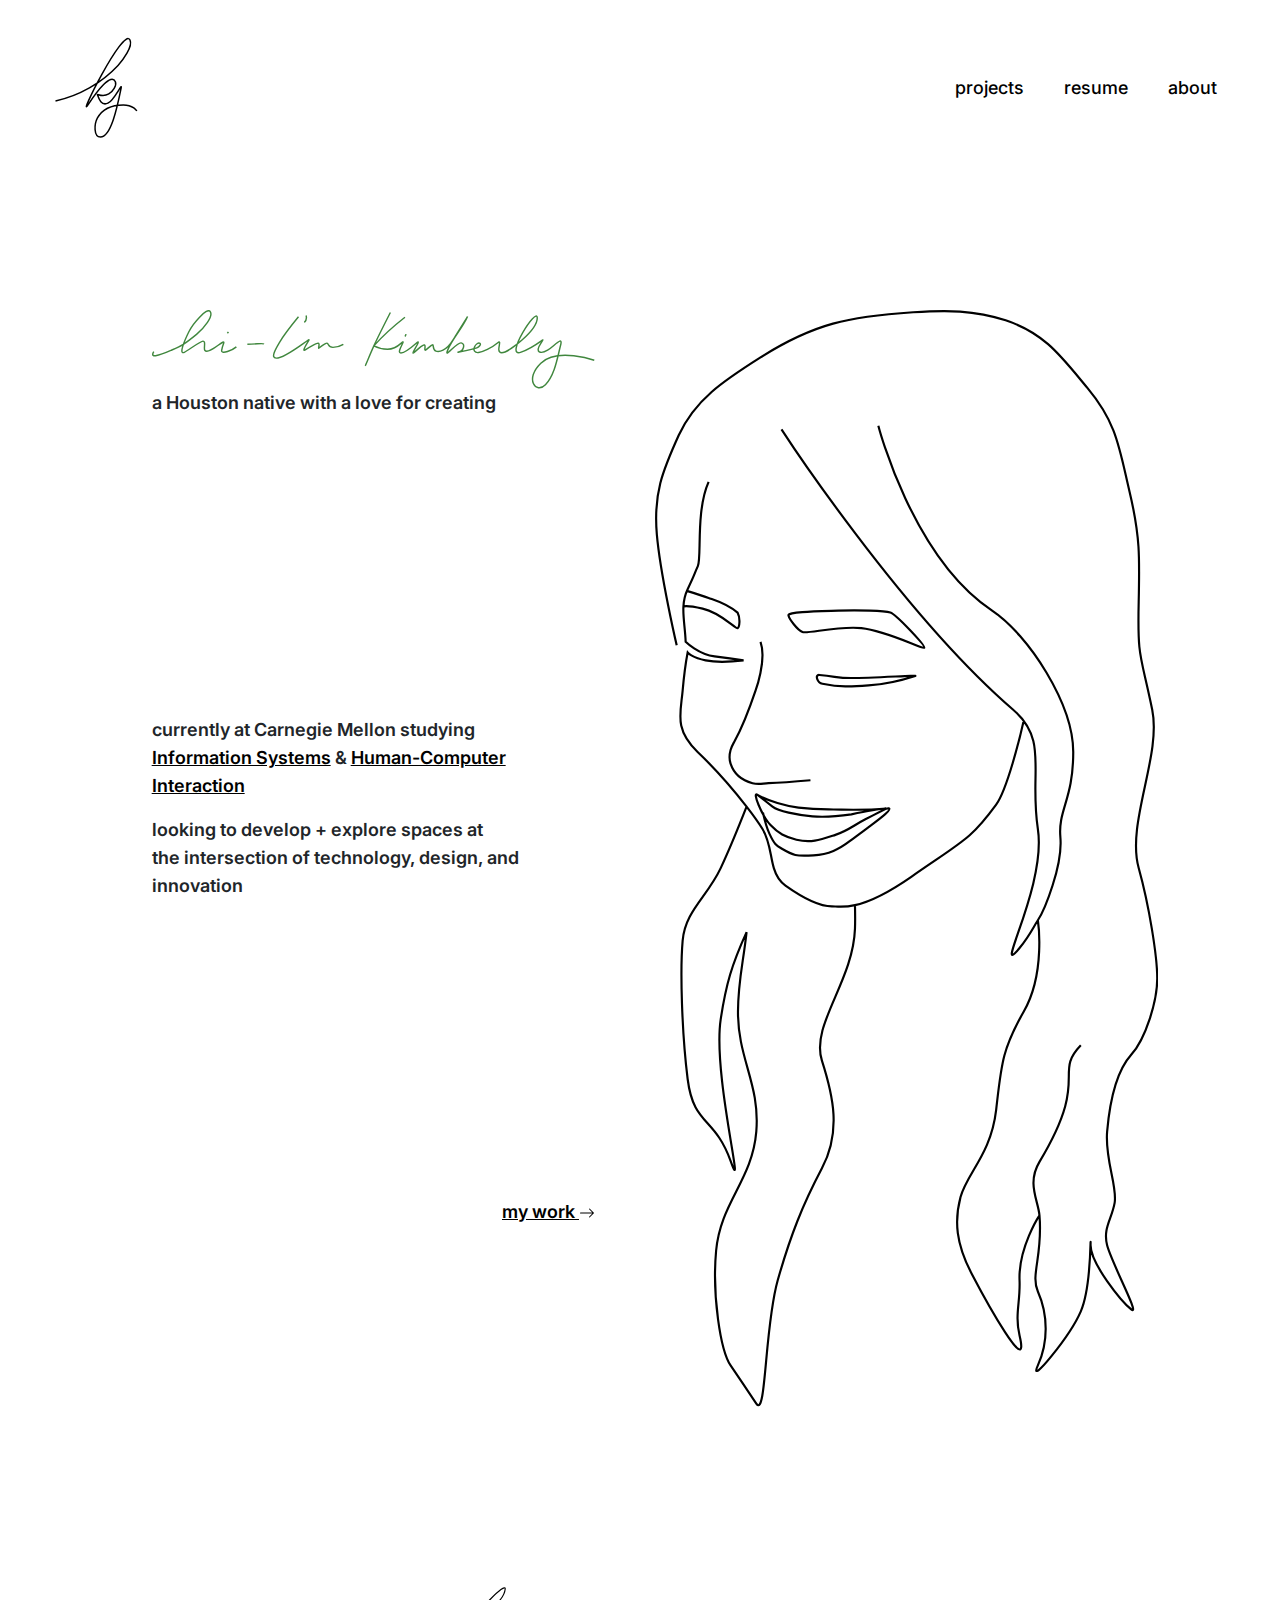
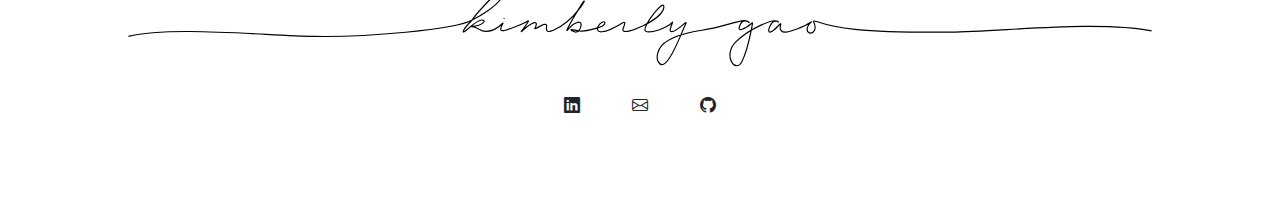
==== index.html @ 477ba283 "first commit" ====
<!DOCTYPE html>
<html lang="en">

<head>
  <title>Kimberly Gao</title>
  <meta charset="utf-8" />
  <meta name="viewport" content="width=device-width, initial-scale=1" />

  <!-- css -->
  <link rel="preconnect" href="https://fonts.googleapis.com" />
  <link rel="preconnect" href="https://fonts.gstatic.com" crossorigin />
  <link href="https://fonts.googleapis.com/css2?family=Inter&display=swap" rel="stylesheet" />
  <link rel="stylesheet" href="https://maxcdn.bootstrapcdn.com/bootstrap/4.5.2/css/bootstrap.min.css" />
  <link rel="stylesheet" href="https://cdn.jsdelivr.net/npm/bootstrap-icons@1.3.0/font/bootstrap-icons.css" />
  <link href="assets/css/styles.css" id="stylesheet" rel="stylesheet" type="text/css" />

  <!-- javascript libraries -->
  <script src="https://ajax.googleapis.com/ajax/libs/jquery/3.5.1/jquery.min.js"></script>
  <script src="https://maxcdn.bootstrapcdn.com/bootstrap/4.5.2/js/bootstrap.min.js"></script>
  <script src="https://d3js.org/d3.v5.min.js"></script>
  <script src="https://d3js.org/d3-path.v1.min.js"></script>
</head>

<body>
  <div class="container-fluid">
    <header>
      <nav class="navbar navbar-expand-lg heading">
        <div class="container-fluid p-4">
          <a class="navbar-brand active" href="index.html"><img src="assets/img/logo.svg"></a>
          <ul class="navbar-nav" id="navbarNav">
            <li class="nav-item mr-4">
              <a class="nav-link" href="work.html">projects</a>
            </li>
            <li class="nav-item mr-4">
              <a class="nav-link" href="assets/Kimberly_Gao_Resume2022.pdf" target="_blank"
                rel="noopener noreferrer">resume</a>
            </li>
            <li class="nav-item">
              <a class="nav-link" href="about.html">about</a>
            </li>
          </ul>
        </div>
      </nav>
    </header>

    <div class="row" style="height: 15vh"></div>

    <div class="row equal heading bold">
      <div class="col-md-5 offset-md-1 d-flex flex-column justify-content-between">
        <div class="container">
          <div class="container-fluid text-md-left">
            <img src="assets/img/hi.svg" width="100%">
          </div>
          <div class="container-fluid">
            <p>a Houston native with a love for <span class="green">creating</span></p>
          </div>
        </div>
        <div></div>
        <div class="container">
          <div class="container-fluid">
            <p>
              currently at Carnegie Mellon studying <br />
              <a class="underline" target="_blank" rel="noopener noreferrer"
                href="https://www.cmu.edu/information-systems">Information Systems</a>
              &
              <a class="underline" target="_blank" rel="noopener noreferrer"
                href="https://www.hcii.cmu.edu/">Human-Computer Interaction</a>
            </p>
          </div>
          <div class="container-fluid">
            <p>
              looking to develop + explore spaces at <br />
              the <span class="green"> intersection of technology, design, and innovation</span>
            </p>
          </div>
        </div>
        <div></div>
        <div class="container pb-4">
          <div class="container-fluid">
            <p class="text-md-right">
              <a class="underline" href="work.html">my work
                <svg xmlns="http://www.w3.org/2000/svg" width="16" height="16" fill="currentColor"
                  class="bi bi-arrow-right" viewBox="0 0 16 16">
                  <path fill-rule="evenodd"
                    d="M1 8a.5.5 0 0 1 .5-.5h11.793l-3.147-3.146a.5.5 0 0 1 .708-.708l4 4a.5.5 0 0 1 0 .708l-4 4a.5.5 0 0 1-.708-.708L13.293 8.5H1.5A.5.5 0 0 1 1 8z" />
                </svg>
              </a>
            </p>
          </div>

        </div>
        <div>

        </div>
      </div>
      <div class="col-md-5 offset-md-0 justify-content-center col-6 offset-5">
        <svg width="100%" height="100%" viewBox="0 0 466 1016" fill="none" xmlns="http://www.w3.org/2000/svg">
          <path
            d="M49.6294 159.157C37.6105 186.239 43.3645 229.011 39.667 237.136C35.9694 245.26 37.6105 243.11 30.2168 258.456C27.636 263.813 26.5682 269.202 26.2938 274.705M30.2168 260.262C30.2168 260.262 45.0065 264.775 49.6286 266.581C54.2506 268.386 65.3435 271.094 76.4364 280.121C79.2096 285.538 78.2852 293.662 76.4364 294.565C74.5876 295.468 60.7214 280.121 44.0821 276.511C27.4428 272.9 26.2938 274.705 26.2938 274.705M26.2938 274.705C25.7821 284.968 28.0295 295.625 28.3679 307.203C28.3679 307.203 40.3837 318.938 55.1742 320.744C69.9647 322.549 81.9821 324.355 81.9821 324.355C81.9821 324.355 59.7963 327.063 46.8546 324.355C33.9129 321.647 30.2168 317.133 30.2168 317.133C30.2168 317.133 27.4421 331.576 25.5937 352.339C23.7452 373.101 17.6042 388.433 39.4609 409.21C54.3666 423.38 71.7278 442.994 84.7812 459.762M97.6977 307.203C103.629 323.944 93.0757 352.339 93.0757 352.339C93.0757 352.339 83.1554 381.818 73.6632 399.28C71.9205 402.486 70.934 403.901 69.9655 407.405C68.6453 412.182 68.4221 415.33 69.9655 420.043C73.235 430.026 79.9117 435.47 90.3025 438.097C95.8942 439.511 99.3212 438.314 105.093 438.097C118.919 437.577 143.918 435.389 143.918 435.389M94.9245 448.93C104.594 454.465 121.703 459.308 132.825 460.665C147.616 462.471 151.444 462.291 165.179 462.471C183.603 462.711 195.825 463.217 214.173 461.568M94.9245 448.93C100.34 453.16 103.376 455.532 108.791 459.762C114.206 463.993 130.946 467.442 145.767 468.79C159.804 470.066 181.819 466.984 181.819 466.984C181.819 466.984 205.065 462.076 214.173 461.568M94.9245 448.93C89.5095 444.699 98.7469 468.174 106.942 476.914C114.259 484.719 120.459 487.907 130.976 490.455C144.753 493.792 153.564 490.328 167.028 485.941C178.671 482.148 183.905 477.092 194.76 471.498C202.329 467.597 214.173 461.568 214.173 461.568M214.173 461.568C215.978 461.92 216.345 460.688 216.946 461.568C218.795 464.276 197.534 478.719 180.894 491.357C170.371 499.35 160.951 504.125 146.691 504.898C130.052 505.801 128.493 505.248 117.11 498.579C112.488 495.871 110.639 494.968 106.017 485.039C102.717 477.949 99.9316 465.179 99.9316 465.179M117.11 110.512C117.11 110.512 227.384 280.152 331.619 370.124C364.624 398.612 346.323 427.691 354.471 480.525C362.618 533.359 312.113 621.485 337.516 590.678C346.694 579.547 350.051 571.784 354.471 565.027M341.445 379.773C338.078 395.119 325.995 444.071 315.858 457.957C292.241 490.308 285.352 491.357 237.283 524.758C213.012 541.622 196.54 548.422 185.148 551.022M206.779 107.153C206.779 107.153 238.093 229.053 312.113 278.316C346.023 300.884 387.225 364.87 387.225 409.21C387.225 453.551 373.033 462.437 375.323 488.328C377.613 514.218 360.655 555.572 354.471 565.027M20.0838 310.39C20.0838 310.39 5.01283 245.602 1.71603 207.924C-1.58076 170.246 6.73458 149.592 21.9676 116.026C36.85 83.2335 62.9929 65.7813 97.6977 43.8433C147.645 12.2701 179.635 6.06561 239.027 2.11445C269.699 0.0739253 295.521 -0.0548759 324.633 9.57728C361.213 21.6804 376.13 43.1173 400.495 72.3375C427.791 105.071 429.743 127.572 439.471 168.675C449.124 209.465 448.755 228.588 447.822 270.439C446.63 323.981 449.61 317.603 460.35 370.124C469.042 412.627 436.214 474.863 447.822 516.7C457.447 551.39 465 598.01 465 618.966C465 639.921 454.292 674.699 440.862 689.608C427.433 704.517 421.132 731.77 418.591 760.688C416.324 786.49 428.269 811.284 425.551 826.651C422.833 842.018 414.567 849.975 418.591 866C422.615 882.025 449.831 932.407 440.908 925.273C431.985 918.14 403.279 882.961 403.279 866C403.279 849.039 403.806 904.847 394.232 927.059C384.407 949.849 344.817 998.294 354.471 977.107C364.124 955.92 364.124 930.451 354.471 908.741C347.462 892.98 359.259 875.234 355.952 838.184M84.7812 459.762C90.8684 467.582 96.0188 474.783 99.5466 480.525C106.633 492.059 106.66 505.479 110.025 516.7C111.927 523.043 114.895 528.683 120.808 532.883C141.145 547.326 154.78 552.081 163.729 552.081C167.693 552.081 173.978 553.57 185.148 551.022M84.7812 459.762C84.7812 459.762 71.0233 494.824 60.8128 516.7C48.3098 543.489 28.0058 556.216 25.5937 583.785C23.1816 611.355 24.8013 668.558 30.2168 711.983C35.6322 755.407 55.1499 746.444 69.9655 787.798C84.7812 829.152 53.2075 707.564 60.8128 656.844C65.6906 624.315 71.1119 606.023 84.7812 575.974C81.6744 604.685 76.9738 620.622 76.8257 649.492C76.6006 693.394 97.4369 716.931 93.7806 760.688C90.0046 805.877 60.6849 825.804 56.5741 870.965C52.7876 912.565 60.6652 963.29 69.9655 977.107C79.2659 990.924 84.4802 998.671 93.7806 1012.49C103.081 1026.3 101.243 942.04 113.561 898.535C125.421 856.649 136.639 828.692 154.535 794.69C172.432 760.688 165.153 728.065 154.535 694.981C143.918 661.898 183.381 621.863 185.148 572.758C185.454 564.275 185.148 551.022 185.148 551.022M394.232 680.788C368.167 707.833 403.279 709.961 355.952 788.659C344.121 808.333 354.704 824.199 355.952 838.184M354.471 565.027C354.471 565.027 361.938 613.615 341.445 649.492C320.952 685.369 320.639 699.274 315.858 740.49C311.077 781.706 288.769 799.094 282.874 821.223C276.979 843.352 278.583 864.28 293.314 892.459C306.309 917.317 347.601 992.188 337.516 949.447C332.944 930.07 338.331 918.401 337.516 898.535C336.272 868.212 355.952 838.184 355.952 838.184M123.581 282.83C124.506 286.44 131.901 296.37 136.523 298.176C141.145 299.981 169.842 292.291 191.063 294.565C214.782 297.107 248.376 314.425 249.3 312.619C250.225 310.814 223.417 281.927 217.871 280.121C212.324 278.316 188.578 277.732 169.801 278.316C151.67 278.88 122.657 279.219 123.581 282.83ZM152.238 337.895C169.801 339.701 169.219 340.716 181.625 340.716C202.819 340.716 243.754 337.895 240.981 338.798C226.79 343.418 212.553 346.481 197.638 347.609C180.722 348.887 171.649 349.27 155.011 346.02C150.389 345.117 147.55 337.414 152.238 337.895Z"
            stroke="black" stroke-width="2" />
        </svg>
      </div>
    </div>

  </div>
  </div>

  <div class="row" style="height: 20vh"></div>

  <footer class="container-fluid">
    <div class="row justify-content-center">
      <img src="assets/img/kimberly-gao.svg" width="80%">
    </div>
    <div class="row text-center">
      <div class="container mt-4">
        <i class="bi bi-linkedin m-4"></i>
        <i class="bi bi-envelope m-4"></i>
        <i class="bi bi-github m-4"></i>
      </div>
    </div>
  </footer>

  <div class="row" style="height: 10vh"></div>

  <script src=""></script>
</body>

</html>
---- assets/css/styles.css ----
:root {
  --memo-map-bg: #E5E8FF;
  --memo-map-txt: #1027FC;
  --rent-easy-bg: #F5DBD3;
  --bridal-shower-bg: #BFD3BE;
  --cmu-sio-bg:#F5F4F4; /*#B8CAC4;*/
  --cmu-sio-txt: #A80000;
  --asian-designers-bg: #EFF0F2;
  --pitt-zoo-bg: #C8DEF4;
  --accent-bg: #40873E;
}

body {
  font-family: 'Inter', sans-serif;
  font-size: 16px;
  font-weight: 500;
  line-height: 28px;
}

.nav-active {
  color: var(--accent-bg)
}

.subtitle {
  font-size: 24px;
}

.heading {
  font-size: 18px;
}

li {
  line-height: 2em;
}

.bold {
  font-weight: 600;
}

a {
  color: #000000;
}

a:hover {
  color: var(--accent-color);
}

.underline {
  text-decoration: underline;
  text-decoration-color: var(--accent-color);
}

.green {
  color: var(--accent-color);
}

.card {
  border: none;
}

.card-title {
  margin-bottom: 4px;
  font-size: 24px;
}

.card-body {
  box-shadow: 0px 4px 4px rgba(0, 0, 0, 0.25);
  font-weight: 400;
}

.projects a:hover {
  text-decoration: none;
}

.card-text {
  font-size: 16px;
  margin-bottom: 32px;
}

.card-tag {
  font-size: 16px;
  margin-bottom: 0;
  color: #525252;
}

.drop-shadow {
  box-shadow: 0px 4px 4px rgba(0, 0, 0, 0.25);
}

.memo-map-bg {
  background: var(--memo-map-bg);
}

.memo-map-txt {
  color: var(--memo-map-txt);
}

.rent-easy-bg {
  background-color: var(--rent-easy-bg);
}

.bridal-shower-bg {
  background-color: var(--bridal-shower-bg);
}

.cmu-sio-bg {
  background-color: var(--cmu-sio-bg);
}

.cmu-sio-txt {
  color: var(--cmu-sio-txt);
}

.asian-designers-bg {
  background-color: var(--asian-designers-bg);
}

.pitt-zoo-bg {
  background-color: var(--pitt-zoo-bg);
}


.process-scroll {
  position: relative;
  height: 100vh;
  overflow-y: scroll;
}

.process-scroll h5 {
  font-size: 18px;
  margin: 30px 0px 0px 0px;
  font-weight: 600;
}

.memo-map-scroll p {
  margin: 30px 0px 10px 10px;
}

.process-scroll ul {
  margin-bottom: 30px;
}

.process-scroll ol li {
  margin-top: 10px;
}


.process-scroll::-webkit-scrollbar {
  display: none;
}



/* path {
  margin-bottom: 1vh;
} */

/* i {
  color: val(--accent-color);
  font-size: 5vh;
} */

.memo-map-scroll img {
  padding-top: 5px;
  padding-bottom: 30px;
}

.active {
  font-size: 100px;
}
/* 
.path {
  stroke-dasharray: 1000;
  stroke-dashoffset: 1000;
  animation: dash 6s linear normal infinite;
  animation-iteration-count: 1;

}

@keyframes dash {
  to {
    stroke-dashoffset: 0;
  }
} */
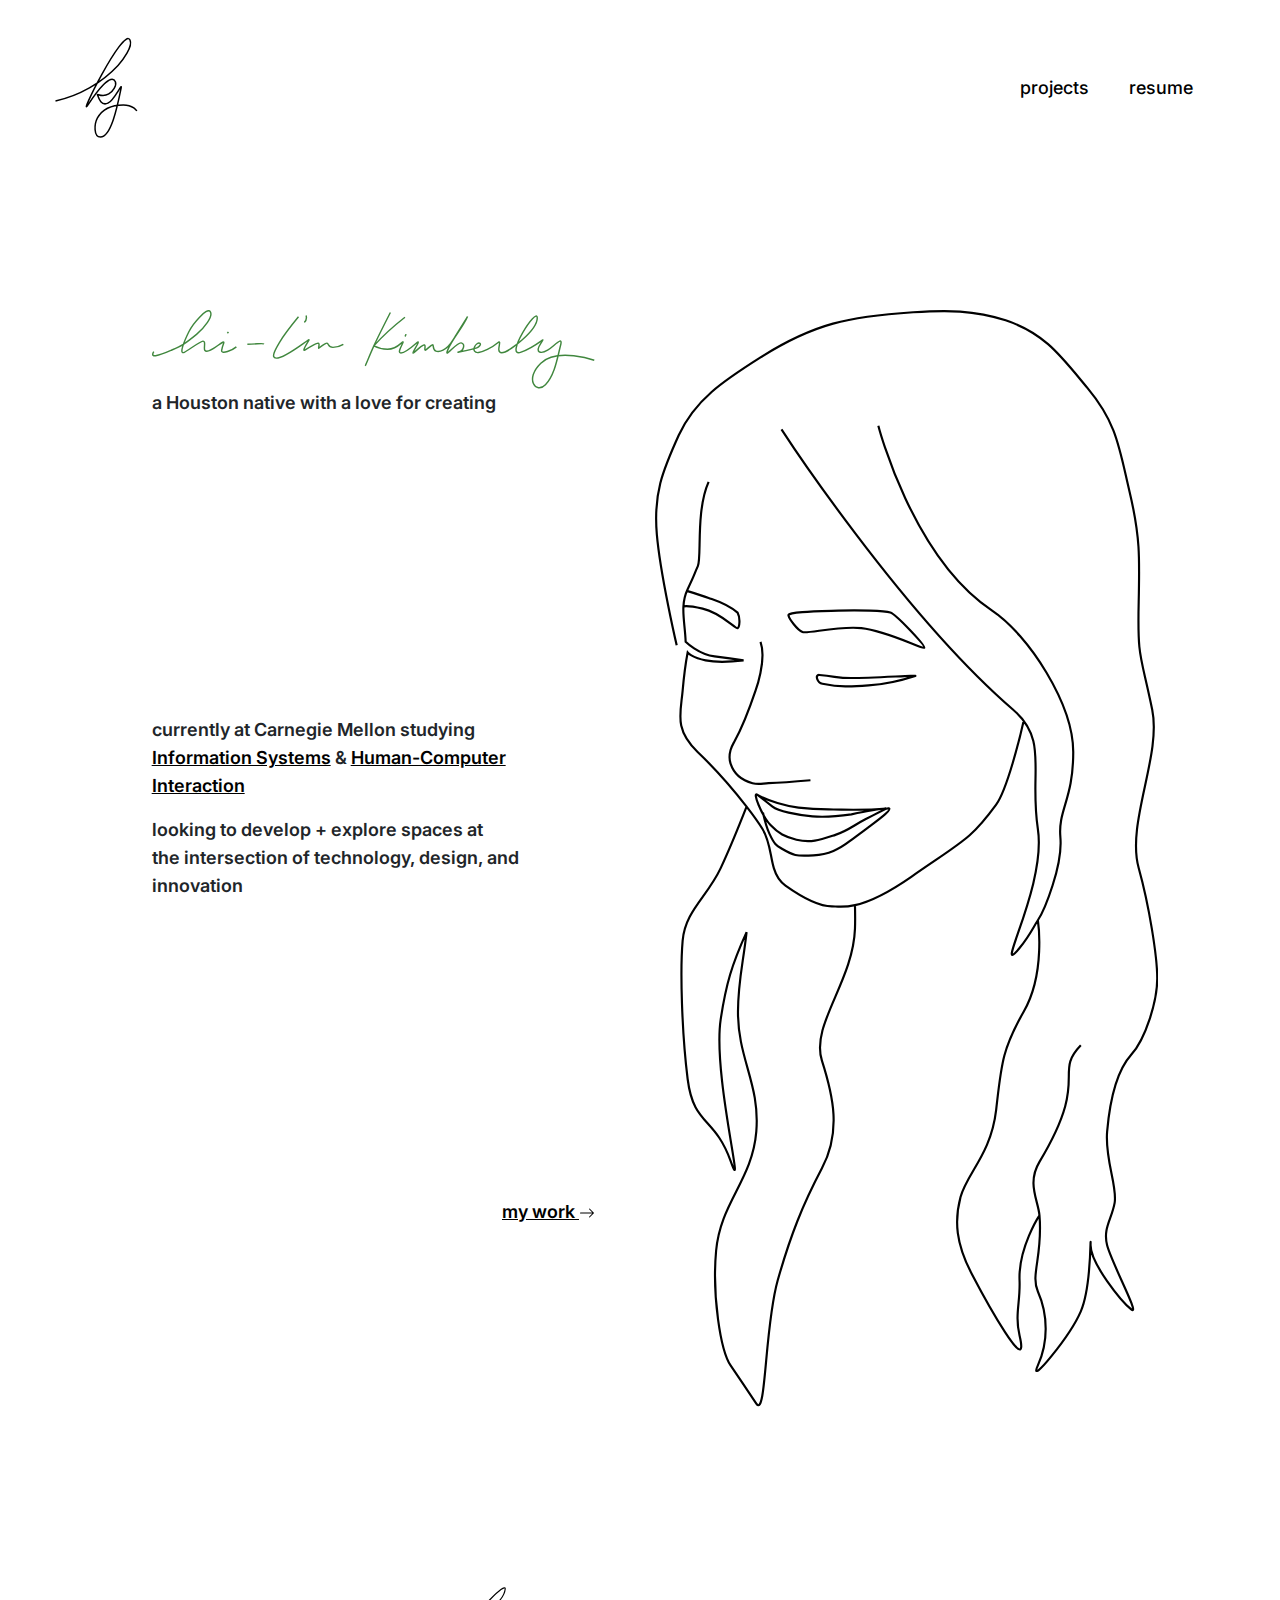
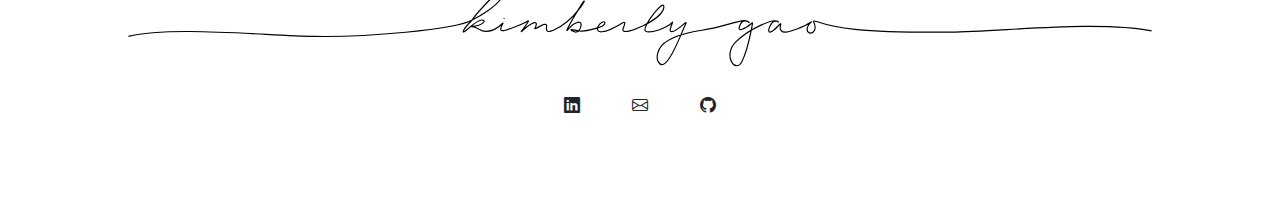
==== commit 12439253: "removed unfinished links" ====
--- a/index.html
+++ b/index.html
@@ -35,9 +35,9 @@
               <a class="nav-link" href="assets/Kimberly_Gao_Resume2022.pdf" target="_blank"
                 rel="noopener noreferrer">resume</a>
             </li>
-            <li class="nav-item">
+            <!-- <li class="nav-item">
               <a class="nav-link" href="about.html">about</a>
-            </li>
+            </li> -->
           </ul>
         </div>
       </nav>
--- a/assets/css/styles.css
+++ b/assets/css/styles.css
@@ -1,7 +1,13 @@
 :root {
   --memo-map-bg: #E5E8FF;
   --memo-map-txt: #1027FC;
+
   --rent-easy-bg: #F5DBD3;
+  --rent-easy-bg-r: #D1D4EF;
+  --rent-easy-txt-r: #CF4C22;
+  --rent-easy-txt-a: #1727AE;
+
+
   --bridal-shower-bg: #BFD3BE;
   --cmu-sio-bg:#F5F4F4; /*#B8CAC4;*/
   --cmu-sio-txt: #A80000;
@@ -99,6 +105,18 @@
   background-color: var(--rent-easy-bg);
 }
 
+.rent-easy-bg-r {
+  background-color: var(--rent-easy-bg-r);
+}
+
+.rent-easy-txt-r {
+  color: var(--rent-easy-txt-r);
+}
+
+.rent-easy-txt-a {
+  color: var(--rent-easy-txt-a);
+}
+
 .bridal-shower-bg {
   background-color: var(--bridal-shower-bg);
 }
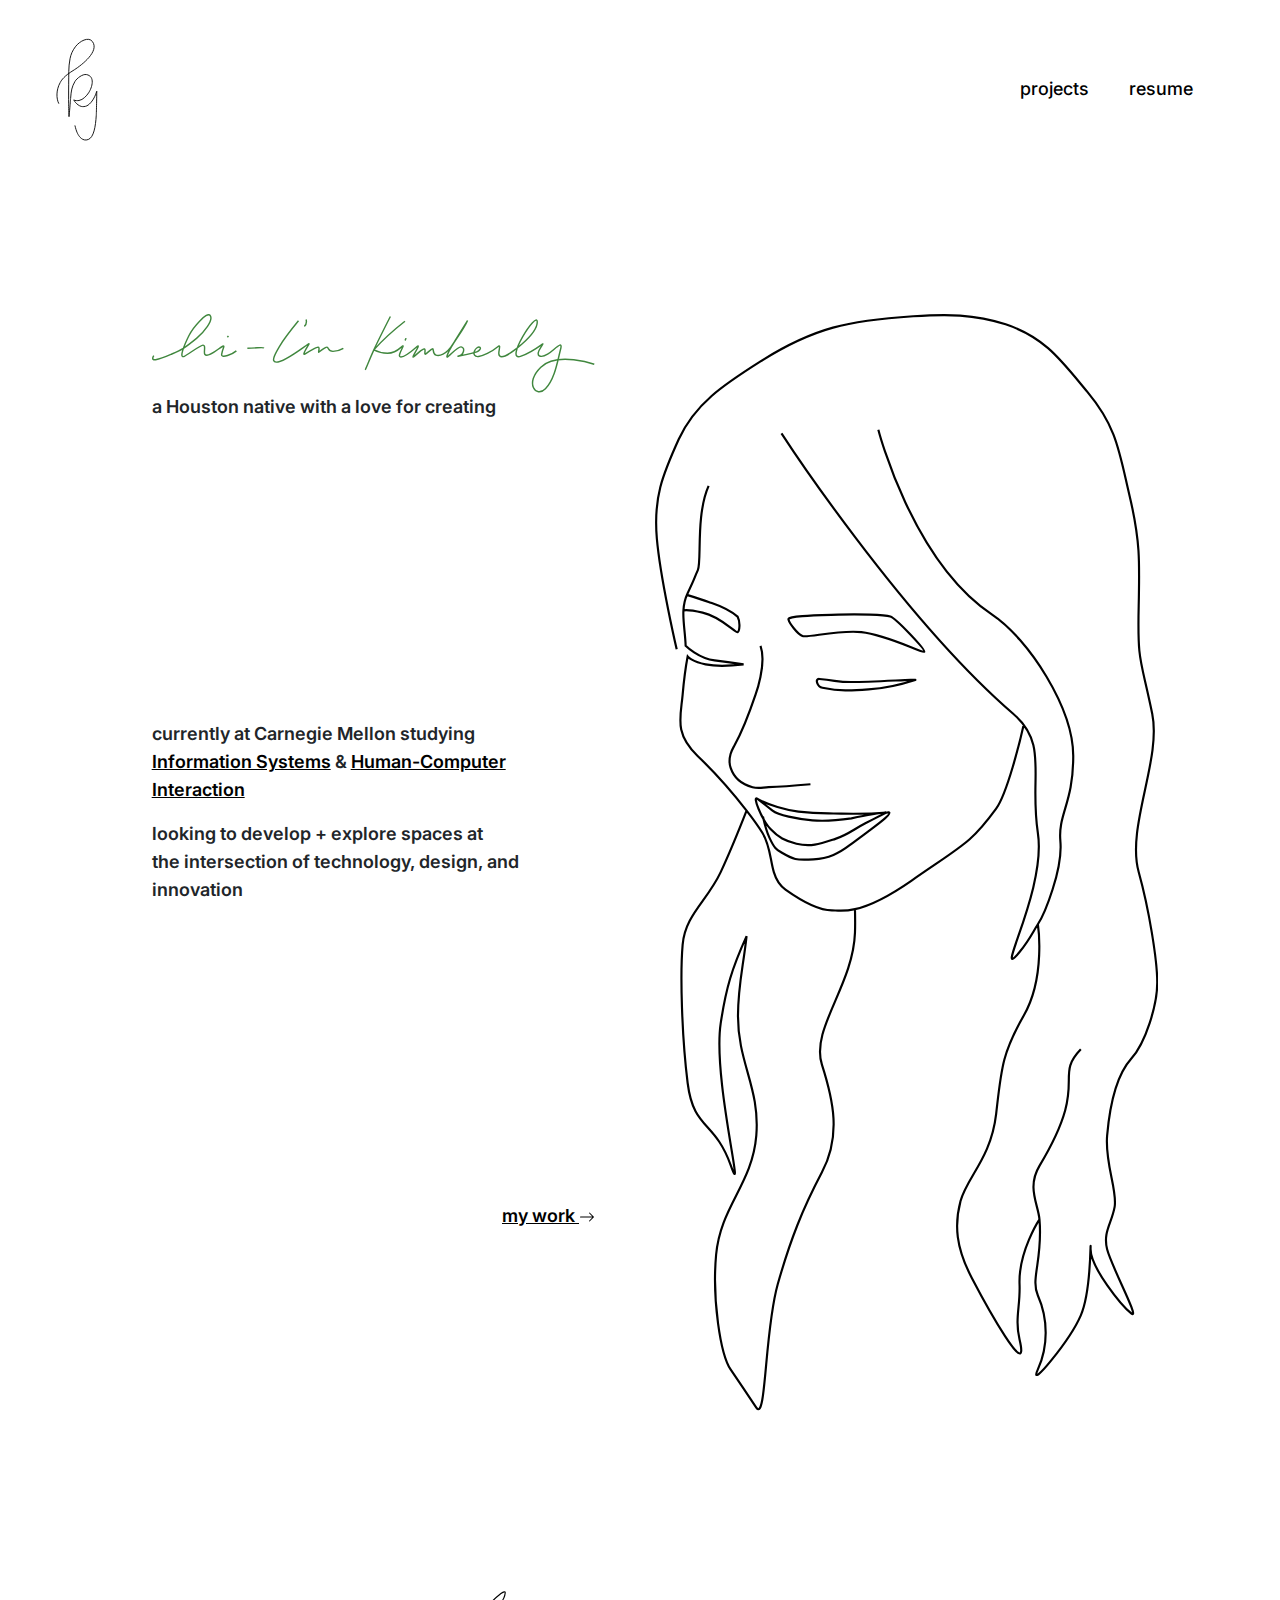
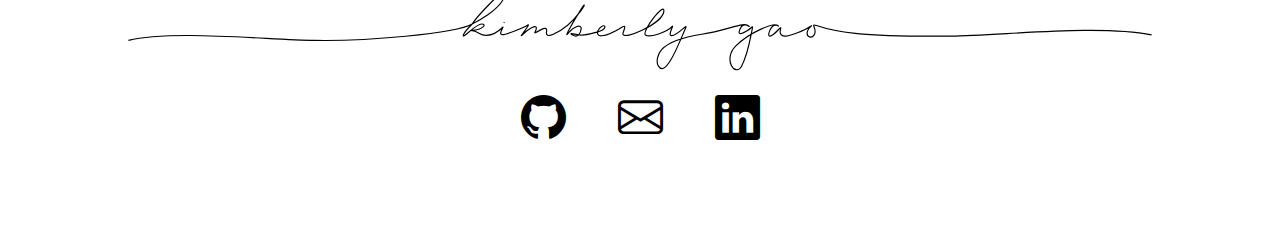
==== commit 7e994593: "added comp image, overlay for incomplete projects, clickable links in icon footer" ====
--- a/index.html
+++ b/index.html
@@ -26,7 +26,7 @@
     <header>
       <nav class="navbar navbar-expand-lg heading">
         <div class="container-fluid p-4">
-          <a class="navbar-brand active" href="index.html"><img src="assets/img/logo.svg"></a>
+          <a class="navbar-brand active" href="index.html"><img width="60%" src="assets/img/logo1.svg"></a>
           <ul class="navbar-nav" id="navbarNav">
             <li class="nav-item mr-4">
               <a class="nav-link" href="work.html">projects</a>
@@ -113,9 +113,9 @@
     </div>
     <div class="row text-center">
       <div class="container mt-4">
-        <i class="bi bi-linkedin m-4"></i>
-        <i class="bi bi-envelope m-4"></i>
-        <i class="bi bi-github m-4"></i>
+        <a href="https://github.com/kimberlygao" target="_blank"> <i class="bi bi-github m-4"></i></a>
+        <a href="mailto: kimberlywgao@gmail.com"><i class="bi bi-envelope m-4"></i></a> 
+        <a href="https://www.linkedin.com/in/kimberlywgao/" target="_blank"><i class="bi bi-linkedin m-4"></i></a>
       </div>
     </div>
   </footer>
--- a/assets/css/styles.css
+++ b/assets/css/styles.css
@@ -173,10 +173,10 @@
   margin-bottom: 1vh;
 } */
 
-/* i {
+i {
   color: val(--accent-color);
   font-size: 5vh;
-} */
+}
 
 .memo-map-scroll img {
   padding-top: 5px;
@@ -199,4 +199,34 @@
   to {
     stroke-dashoffset: 0;
   }
-} */+} */
+
+.overlay {
+  position: absolute;
+  top: 0;
+  bottom: 0;
+  left: 0;
+  right: 0;
+  height: 100%;
+  width: 100%;
+  opacity: 0;
+  transition: .5s ease;
+  background-color: #ffffff;
+}
+
+.overlay-card:hover .overlay {
+  opacity: 0.7;
+}
+
+
+.text {
+  color: black;
+  font-size: 20px;
+  position: absolute;
+  top: 50%;
+  left: 50%;
+  -webkit-transform: translate(-50%, -50%);
+  -ms-transform: translate(-50%, -50%);
+  transform: translate(-50%, -50%);
+  text-align: center;
+}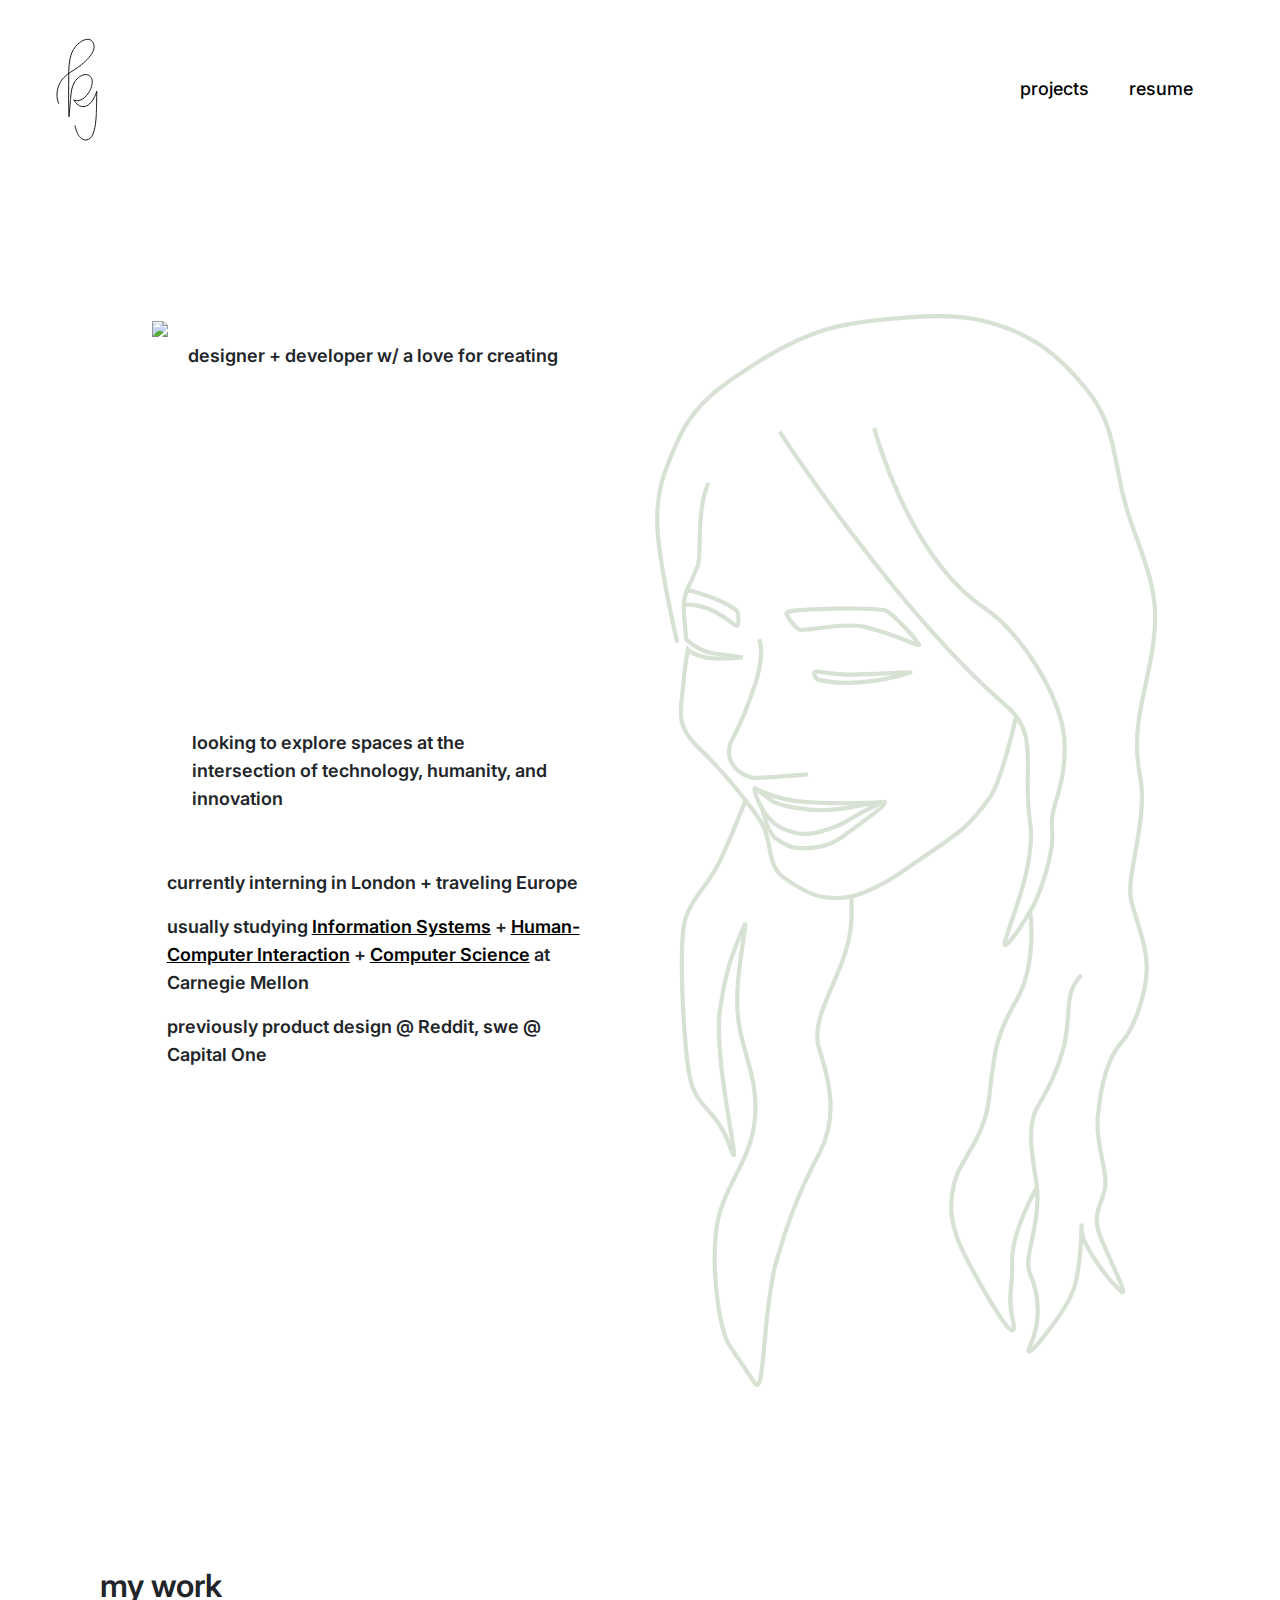
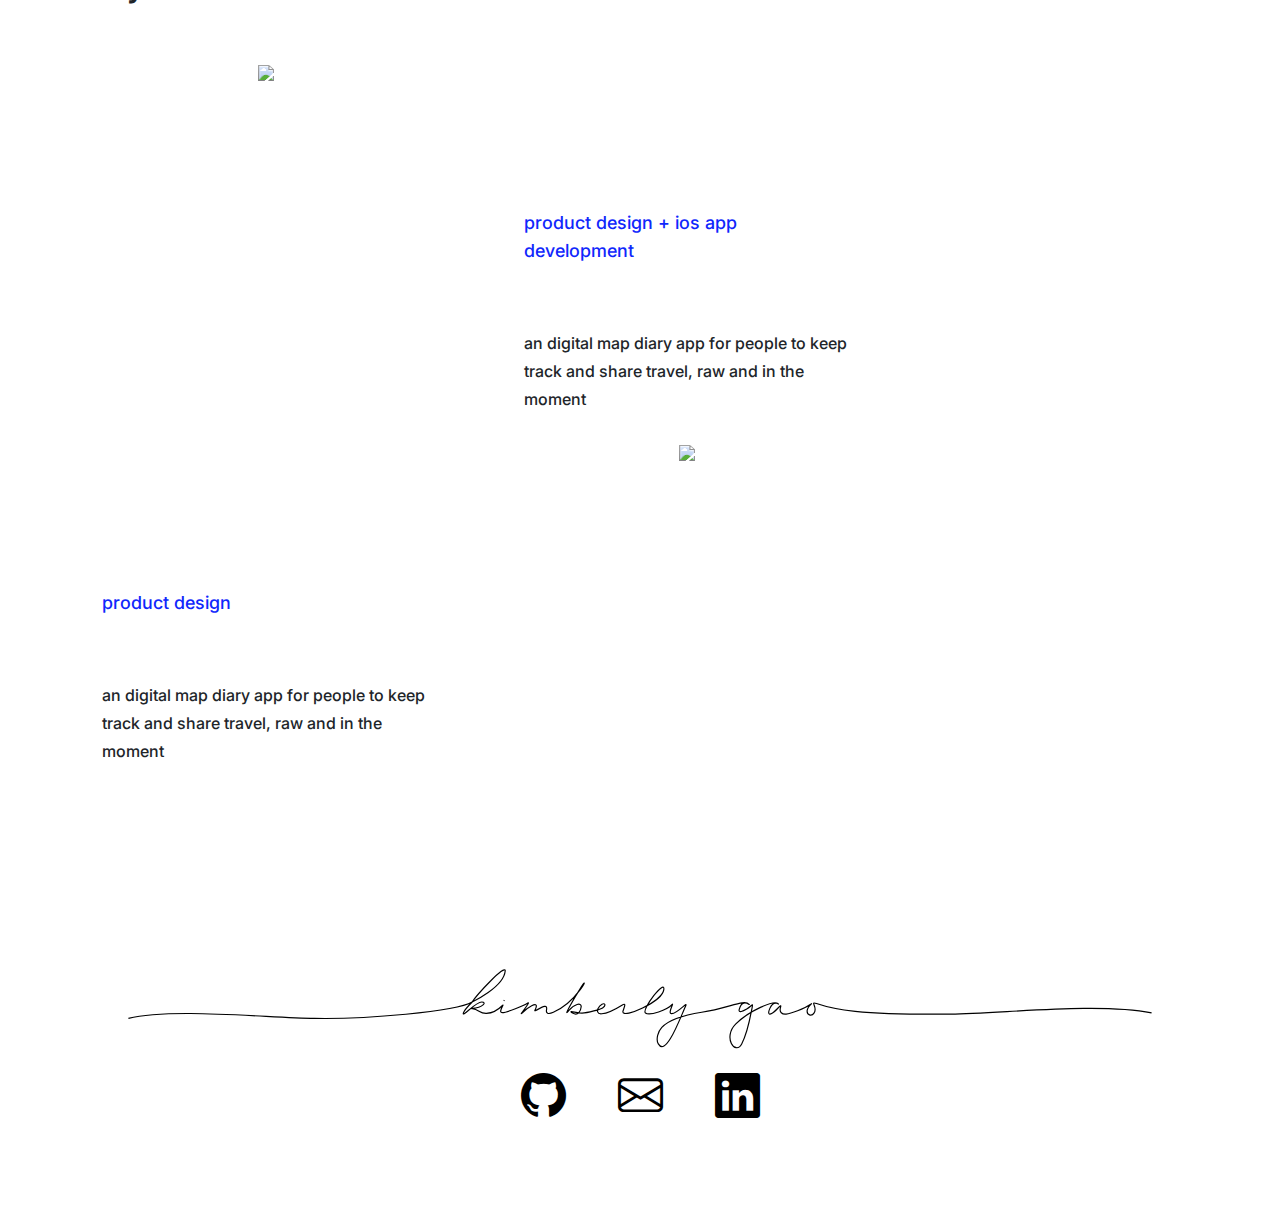
==== commit 655e4549: "new branch" ====
--- a/index.html
+++ b/index.html
@@ -49,33 +49,40 @@
       <div class="col-md-5 offset-md-1 d-flex flex-column justify-content-between">
         <div class="container">
           <div class="container-fluid text-md-left">
-            <img src="assets/img/hi.svg" width="100%">
+            <img src="assets/img/hi-bg.svg" width="100%">
           </div>
-          <div class="container-fluid">
-            <p>a Houston native with a love for <span class="green">creating</span></p>
+          <div class="container-fluid text-center">
+            <p class="">designer + developer w/ a love for <span class="">creating</span></p>
           </div>
         </div>
-        <div></div>
         <div class="container">
           <div class="container-fluid">
-            <p>
-              currently at Carnegie Mellon studying <br />
-              <a class="underline" target="_blank" rel="noopener noreferrer"
-                href="https://www.cmu.edu/information-systems">Information Systems</a>
-              &
-              <a class="underline" target="_blank" rel="noopener noreferrer"
-                href="https://www.hcii.cmu.edu/">Human-Computer Interaction</a>
+            <p class="green bold big-heading" style="padding: 40px; background-image: url('assets/img/marker.svg'); background-size: cover; background-position: center; background-repeat: no-repeat;">
+              looking to explore spaces at
+              the <span class=""> intersection of technology, humanity, and innovation</span>
             </p>
-          </div>
-          <div class="container-fluid">
-            <p>
-              looking to develop + explore spaces at <br />
-              the <span class="green"> intersection of technology, design, and innovation</span>
-            </p>
+            <div class="container-fluid">
+              <p>currently interning in London + traveling Europe</p>
+              <p>
+                usually studying 
+                <a class="underline" target="_blank" rel="noopener noreferrer"
+                  href="https://www.cmu.edu/information-systems">Information Systems</a>
+                +
+                <a class="underline" target="_blank" rel="noopener noreferrer"
+                  href="https://www.hcii.cmu.edu/">Human-Computer Interaction</a>
+                + 
+                <a class="underline" target="_blank" rel="noopener noreferrer"
+                  href="https://www.hcii.cmu.edu/">Computer Science</a>
+                at Carnegie Mellon
+              </p>
+              <p>previously product design @ Reddit, swe @ Capital One</p>
+            </div>
           </div>
         </div>
-        <div></div>
-        <div class="container pb-4">
+        <div class="container">
+          
+        </div>
+        <!-- <div class="container">
           <div class="container-fluid">
             <p class="text-md-right">
               <a class="underline" href="work.html">my work
@@ -87,22 +94,70 @@
               </a>
             </p>
           </div>
-
-        </div>
-        <div>
-
-        </div>
+        </div> -->
       </div>
       <div class="col-md-5 offset-md-0 justify-content-center col-6 offset-5">
-        <svg width="100%" height="100%" viewBox="0 0 466 1016" fill="none" xmlns="http://www.w3.org/2000/svg">
+        <svg width="100%" height="100%" viewBox="0 0 477 1017" fill="none" xmlns="http://www.w3.org/2000/svg">
+          <path d="M50.6294 160.157C38.6105 187.239 44.3645 230.011 40.667 238.136C36.9694 246.26 38.6105 244.11 31.2168 259.456C28.636 264.813 27.5682 270.202 27.2938 275.705M31.2168 261.262C31.2168 261.262 46.0065 265.775 50.6286 267.581C55.2506 269.386 66.3435 272.094 77.4364 281.121C80.2096 286.538 79.2852 294.662 77.4364 295.565C75.5876 296.468 61.7214 281.121 45.0821 277.511C28.4428 273.9 27.2938 275.705 27.2938 275.705M27.2938 275.705C26.7821 285.968 29.0295 296.625 29.3679 308.203C29.3679 308.203 41.3837 319.938 56.1742 321.744C70.9647 323.549 82.9821 325.355 82.9821 325.355C82.9821 325.355 60.7963 328.063 47.8546 325.355C34.9129 322.647 31.2168 318.133 31.2168 318.133C31.2168 318.133 28.4421 332.576 26.5937 353.339C24.7452 374.101 18.6042 389.433 40.4609 410.21C55.3666 424.38 72.7278 443.994 85.7812 460.762M98.6977 308.203C104.629 324.944 94.0757 353.339 94.0757 353.339C94.0757 353.339 84.1554 382.818 74.6632 400.28C72.9205 403.486 71.934 404.901 70.9655 408.405C69.6453 413.182 69.4221 416.33 70.9655 421.043C74.235 431.026 80.9117 436.47 91.3025 439.097C96.8942 440.511 100.321 439.314 106.093 439.097C119.919 438.577 144.918 436.389 144.918 436.389M95.9245 449.93C105.594 455.465 122.703 460.308 133.825 461.665C148.616 463.471 152.444 463.291 166.179 463.471C184.603 463.711 196.825 464.217 215.173 462.568M95.9245 449.93C101.34 454.16 104.376 456.532 109.791 460.762C115.206 464.993 131.946 468.442 146.767 469.79C160.804 471.066 182.819 467.984 182.819 467.984C182.819 467.984 206.065 463.076 215.173 462.568M95.9245 449.93C90.5095 445.699 99.7469 469.174 107.942 477.914C115.259 485.719 121.459 488.907 131.976 491.455C145.753 494.792 154.564 491.328 168.028 486.941C179.671 483.148 184.905 478.092 195.76 472.498C203.329 468.597 215.173 462.568 215.173 462.568M215.173 462.568C216.978 462.92 217.345 461.688 217.946 462.568C219.795 465.276 198.534 479.719 181.894 492.357C171.371 500.35 161.951 505.125 147.691 505.898C131.052 506.801 129.493 506.248 118.11 499.579C113.488 496.871 111.639 495.968 107.017 486.039C103.717 478.949 100.932 466.179 100.932 466.179M118.11 111.512C118.11 111.512 228.384 281.152 332.619 371.124C365.624 399.612 347.323 428.691 355.471 481.525C363.618 534.359 313.113 622.485 338.516 591.678C347.694 580.547 351.051 572.784 355.471 566.027M342.445 380.773C339.078 396.119 326.995 445.071 316.858 458.957C293.241 491.308 286.352 492.357 238.283 525.758C214.012 542.622 197.54 549.422 186.148 552.022M207.779 108.153C207.779 108.153 239.093 230.053 313.113 279.316C347.023 301.884 388.225 365.87 388.225 410.21C388.225 454.551 374.033 463.437 376.323 489.328C378.613 515.218 361.655 556.572 355.471 566.027M21.0838 311.39C21.0838 311.39 6.01283 246.602 2.71603 208.924C-0.580757 171.246 7.73458 150.592 22.9676 117.026C37.85 84.2335 63.9929 66.7813 98.6977 44.8433C148.645 13.2701 180.635 7.06561 240.027 3.11445C270.699 1.07393 296.521 0.945124 325.633 10.5773C362.213 22.6804 383.134 40.2798 407.5 69.5C434.795 102.233 433.773 130.397 443.5 171.5C453.153 212.29 474.932 247.649 474 289.5C472.807 343.041 448.76 383.868 459.5 436.389C468.192 478.893 445.086 533.883 451.5 557C457.914 580.117 466 599.01 466 619.966C466 640.921 455.292 675.699 441.862 690.608C428.433 705.517 422.132 732.77 419.591 761.688C417.324 787.49 429.269 812.284 426.551 827.651C423.833 843.018 415.567 850.975 419.591 867C423.615 883.025 450.831 933.407 441.908 926.273C432.985 919.14 404.279 883.961 404.279 867C404.279 850.039 404.806 905.847 395.232 928.059C385.407 950.849 345.817 999.294 355.471 978.107C365.124 956.92 365.124 931.451 355.471 909.741C348.462 893.98 365.306 864.701 362 827.651M85.7812 460.762C91.8684 468.582 97.0188 475.783 100.547 481.525C107.633 493.059 107.66 506.479 111.025 517.7C112.927 524.043 115.895 529.683 121.808 533.883C142.145 548.326 155.78 553.081 164.729 553.081C168.693 553.081 174.978 554.57 186.148 552.022M85.7812 460.762C85.7812 460.762 72.0233 495.824 61.8128 517.7C49.3098 544.489 29.0058 557.216 26.5937 584.785C24.1816 612.355 25.8013 669.558 31.2168 712.983C36.6322 756.407 56.1499 747.444 70.9655 788.798C85.7812 830.152 54.2075 708.564 61.8128 657.844C66.6906 625.315 72.1119 607.023 85.7812 576.974C82.6744 605.685 77.9738 621.622 77.8257 650.492C77.6006 694.394 98.4369 717.931 94.7805 761.688C91.0046 806.877 61.6849 826.804 57.5741 871.965C53.7876 913.565 61.6652 964.29 70.9655 978.107C80.2659 991.924 85.4802 999.671 94.7805 1013.49C104.081 1027.3 102.243 943.04 114.561 899.535C126.421 857.649 137.639 829.692 155.535 795.69C173.432 761.688 166.153 729.065 155.535 695.981C144.918 662.898 184.381 622.863 186.148 573.758C186.454 565.274 186.148 552.022 186.148 552.022M404.279 626.5C378.215 653.545 409.327 673.802 362 752.5C350.168 772.175 360.752 813.666 362 827.651M355.471 566.027C355.471 566.027 362.938 614.615 342.445 650.492C321.952 686.369 321.639 700.274 316.858 741.49C312.077 782.706 289.769 800.094 283.874 822.223C277.979 844.352 279.583 865.28 294.314 893.459C307.309 918.317 348.601 993.188 338.516 950.447C333.944 931.07 339.331 919.401 338.516 899.535C337.272 869.212 362 827.651 362 827.651M124.581 283.83C125.506 287.44 132.901 297.37 137.523 299.176C142.145 300.981 170.842 293.291 192.063 295.565C215.782 298.107 249.376 315.425 250.3 313.619C251.225 311.814 224.417 282.927 218.871 281.121C213.324 279.316 189.578 278.732 170.801 279.316C152.67 279.88 123.657 280.219 124.581 283.83ZM153.238 338.895C170.801 340.701 170.219 341.716 182.626 341.716C203.819 341.716 244.754 338.895 241.981 339.798C227.79 344.418 213.553 347.481 198.638 348.609C181.722 349.887 172.649 350.27 156.011 347.02C151.389 346.117 148.55 338.414 153.238 338.895Z" stroke="#D7E1D4" stroke-width="4"/>
+          </svg>          
+        <!-- <svg width="100%" height="100%" viewBox="0 0 466 1016" fill="none" xmlns="http://www.w3.org/2000/svg">
           <path
             d="M49.6294 159.157C37.6105 186.239 43.3645 229.011 39.667 237.136C35.9694 245.26 37.6105 243.11 30.2168 258.456C27.636 263.813 26.5682 269.202 26.2938 274.705M30.2168 260.262C30.2168 260.262 45.0065 264.775 49.6286 266.581C54.2506 268.386 65.3435 271.094 76.4364 280.121C79.2096 285.538 78.2852 293.662 76.4364 294.565C74.5876 295.468 60.7214 280.121 44.0821 276.511C27.4428 272.9 26.2938 274.705 26.2938 274.705M26.2938 274.705C25.7821 284.968 28.0295 295.625 28.3679 307.203C28.3679 307.203 40.3837 318.938 55.1742 320.744C69.9647 322.549 81.9821 324.355 81.9821 324.355C81.9821 324.355 59.7963 327.063 46.8546 324.355C33.9129 321.647 30.2168 317.133 30.2168 317.133C30.2168 317.133 27.4421 331.576 25.5937 352.339C23.7452 373.101 17.6042 388.433 39.4609 409.21C54.3666 423.38 71.7278 442.994 84.7812 459.762M97.6977 307.203C103.629 323.944 93.0757 352.339 93.0757 352.339C93.0757 352.339 83.1554 381.818 73.6632 399.28C71.9205 402.486 70.934 403.901 69.9655 407.405C68.6453 412.182 68.4221 415.33 69.9655 420.043C73.235 430.026 79.9117 435.47 90.3025 438.097C95.8942 439.511 99.3212 438.314 105.093 438.097C118.919 437.577 143.918 435.389 143.918 435.389M94.9245 448.93C104.594 454.465 121.703 459.308 132.825 460.665C147.616 462.471 151.444 462.291 165.179 462.471C183.603 462.711 195.825 463.217 214.173 461.568M94.9245 448.93C100.34 453.16 103.376 455.532 108.791 459.762C114.206 463.993 130.946 467.442 145.767 468.79C159.804 470.066 181.819 466.984 181.819 466.984C181.819 466.984 205.065 462.076 214.173 461.568M94.9245 448.93C89.5095 444.699 98.7469 468.174 106.942 476.914C114.259 484.719 120.459 487.907 130.976 490.455C144.753 493.792 153.564 490.328 167.028 485.941C178.671 482.148 183.905 477.092 194.76 471.498C202.329 467.597 214.173 461.568 214.173 461.568M214.173 461.568C215.978 461.92 216.345 460.688 216.946 461.568C218.795 464.276 197.534 478.719 180.894 491.357C170.371 499.35 160.951 504.125 146.691 504.898C130.052 505.801 128.493 505.248 117.11 498.579C112.488 495.871 110.639 494.968 106.017 485.039C102.717 477.949 99.9316 465.179 99.9316 465.179M117.11 110.512C117.11 110.512 227.384 280.152 331.619 370.124C364.624 398.612 346.323 427.691 354.471 480.525C362.618 533.359 312.113 621.485 337.516 590.678C346.694 579.547 350.051 571.784 354.471 565.027M341.445 379.773C338.078 395.119 325.995 444.071 315.858 457.957C292.241 490.308 285.352 491.357 237.283 524.758C213.012 541.622 196.54 548.422 185.148 551.022M206.779 107.153C206.779 107.153 238.093 229.053 312.113 278.316C346.023 300.884 387.225 364.87 387.225 409.21C387.225 453.551 373.033 462.437 375.323 488.328C377.613 514.218 360.655 555.572 354.471 565.027M20.0838 310.39C20.0838 310.39 5.01283 245.602 1.71603 207.924C-1.58076 170.246 6.73458 149.592 21.9676 116.026C36.85 83.2335 62.9929 65.7813 97.6977 43.8433C147.645 12.2701 179.635 6.06561 239.027 2.11445C269.699 0.0739253 295.521 -0.0548759 324.633 9.57728C361.213 21.6804 376.13 43.1173 400.495 72.3375C427.791 105.071 429.743 127.572 439.471 168.675C449.124 209.465 448.755 228.588 447.822 270.439C446.63 323.981 449.61 317.603 460.35 370.124C469.042 412.627 436.214 474.863 447.822 516.7C457.447 551.39 465 598.01 465 618.966C465 639.921 454.292 674.699 440.862 689.608C427.433 704.517 421.132 731.77 418.591 760.688C416.324 786.49 428.269 811.284 425.551 826.651C422.833 842.018 414.567 849.975 418.591 866C422.615 882.025 449.831 932.407 440.908 925.273C431.985 918.14 403.279 882.961 403.279 866C403.279 849.039 403.806 904.847 394.232 927.059C384.407 949.849 344.817 998.294 354.471 977.107C364.124 955.92 364.124 930.451 354.471 908.741C347.462 892.98 359.259 875.234 355.952 838.184M84.7812 459.762C90.8684 467.582 96.0188 474.783 99.5466 480.525C106.633 492.059 106.66 505.479 110.025 516.7C111.927 523.043 114.895 528.683 120.808 532.883C141.145 547.326 154.78 552.081 163.729 552.081C167.693 552.081 173.978 553.57 185.148 551.022M84.7812 459.762C84.7812 459.762 71.0233 494.824 60.8128 516.7C48.3098 543.489 28.0058 556.216 25.5937 583.785C23.1816 611.355 24.8013 668.558 30.2168 711.983C35.6322 755.407 55.1499 746.444 69.9655 787.798C84.7812 829.152 53.2075 707.564 60.8128 656.844C65.6906 624.315 71.1119 606.023 84.7812 575.974C81.6744 604.685 76.9738 620.622 76.8257 649.492C76.6006 693.394 97.4369 716.931 93.7806 760.688C90.0046 805.877 60.6849 825.804 56.5741 870.965C52.7876 912.565 60.6652 963.29 69.9655 977.107C79.2659 990.924 84.4802 998.671 93.7806 1012.49C103.081 1026.3 101.243 942.04 113.561 898.535C125.421 856.649 136.639 828.692 154.535 794.69C172.432 760.688 165.153 728.065 154.535 694.981C143.918 661.898 183.381 621.863 185.148 572.758C185.454 564.275 185.148 551.022 185.148 551.022M394.232 680.788C368.167 707.833 403.279 709.961 355.952 788.659C344.121 808.333 354.704 824.199 355.952 838.184M354.471 565.027C354.471 565.027 361.938 613.615 341.445 649.492C320.952 685.369 320.639 699.274 315.858 740.49C311.077 781.706 288.769 799.094 282.874 821.223C276.979 843.352 278.583 864.28 293.314 892.459C306.309 917.317 347.601 992.188 337.516 949.447C332.944 930.07 338.331 918.401 337.516 898.535C336.272 868.212 355.952 838.184 355.952 838.184M123.581 282.83C124.506 286.44 131.901 296.37 136.523 298.176C141.145 299.981 169.842 292.291 191.063 294.565C214.782 297.107 248.376 314.425 249.3 312.619C250.225 310.814 223.417 281.927 217.871 280.121C212.324 278.316 188.578 277.732 169.801 278.316C151.67 278.88 122.657 279.219 123.581 282.83ZM152.238 337.895C169.801 339.701 169.219 340.716 181.625 340.716C202.819 340.716 243.754 337.895 240.981 338.798C226.79 343.418 212.553 346.481 197.638 347.609C180.722 348.887 171.649 349.27 155.011 346.02C150.389 345.117 147.55 337.414 152.238 337.895Z"
             stroke="black" stroke-width="2" />
-        </svg>
+        </svg> -->
       </div>
     </div>
 
   </div>
+  </div>
+
+  <div class="row" style="height: 20vh"></div>
+
+  <div class="container">
+    <div class="row">
+      <div class="container-fluid">
+        <h2 class="bold green">my work</h2>
+      </div>
+
+      <div class="row" style="height: 10vh"></div>
+
+      <div class="row">
+        <div class="col-lg-6">
+          <div class="container text-center">
+            <img src="assets/img/memo-map/cover.svg" width="90%">
+          </div>
+        </div>
+        <div class="col-lg-6 d-flex flex-column justify-content-between p-2">
+          <div class="container mb-5 d-flex flex-column justify-content-center">
+            <h3 class="bold p-4 mb-4" style="color: white; font-size: 60px; background-image: url(assets/img/memo-map/marker.svg); background-size: contain; background-repeat: no-repeat;">MemoMap</h3>
+            <p class="heading memo-map-txt pl-4 pr-4">product design + ios app development</p>
+          </div>
+          <div class="container">
+            <p class="big-heading pl-4 pr-4">an digital map diary app for people to keep track and share travel, raw and in the moment</p>
+          </div>
+        </div>
+      </div>
+
+      <div class="row" style="height: 20vh"></div>
+
+      <div class="row">
+        <div class="col-lg-6 d-flex flex-column justify-content-between p-2">
+          <div class="container mb-5 d-flex flex-column justify-content-center">
+            <h3 class="bold p-4 mb-4" style="color: white; font-size: 60px; background-image: url(assets/img/memo-map/marker.svg); background-size: contain; background-repeat: no-repeat;">RentEasy</h3>
+            <p class="heading memo-map-txt pl-4 pr-4">product design</p>
+          </div>
+          <div class="container">
+            <p class="big-heading pl-4 pr-4">an digital map diary app for people to keep track and share travel, raw and in the moment</p>
+          </div>
+        </div>
+        <div class="col-lg-6">
+          <div class="container text-center">
+            <img src="assets/img/rent-easy/cover.svg" width="90%">
+          </div>
+        </div>
+      </div>
+     
+    </div>
   </div>
 
   <div class="row" style="height: 20vh"></div>
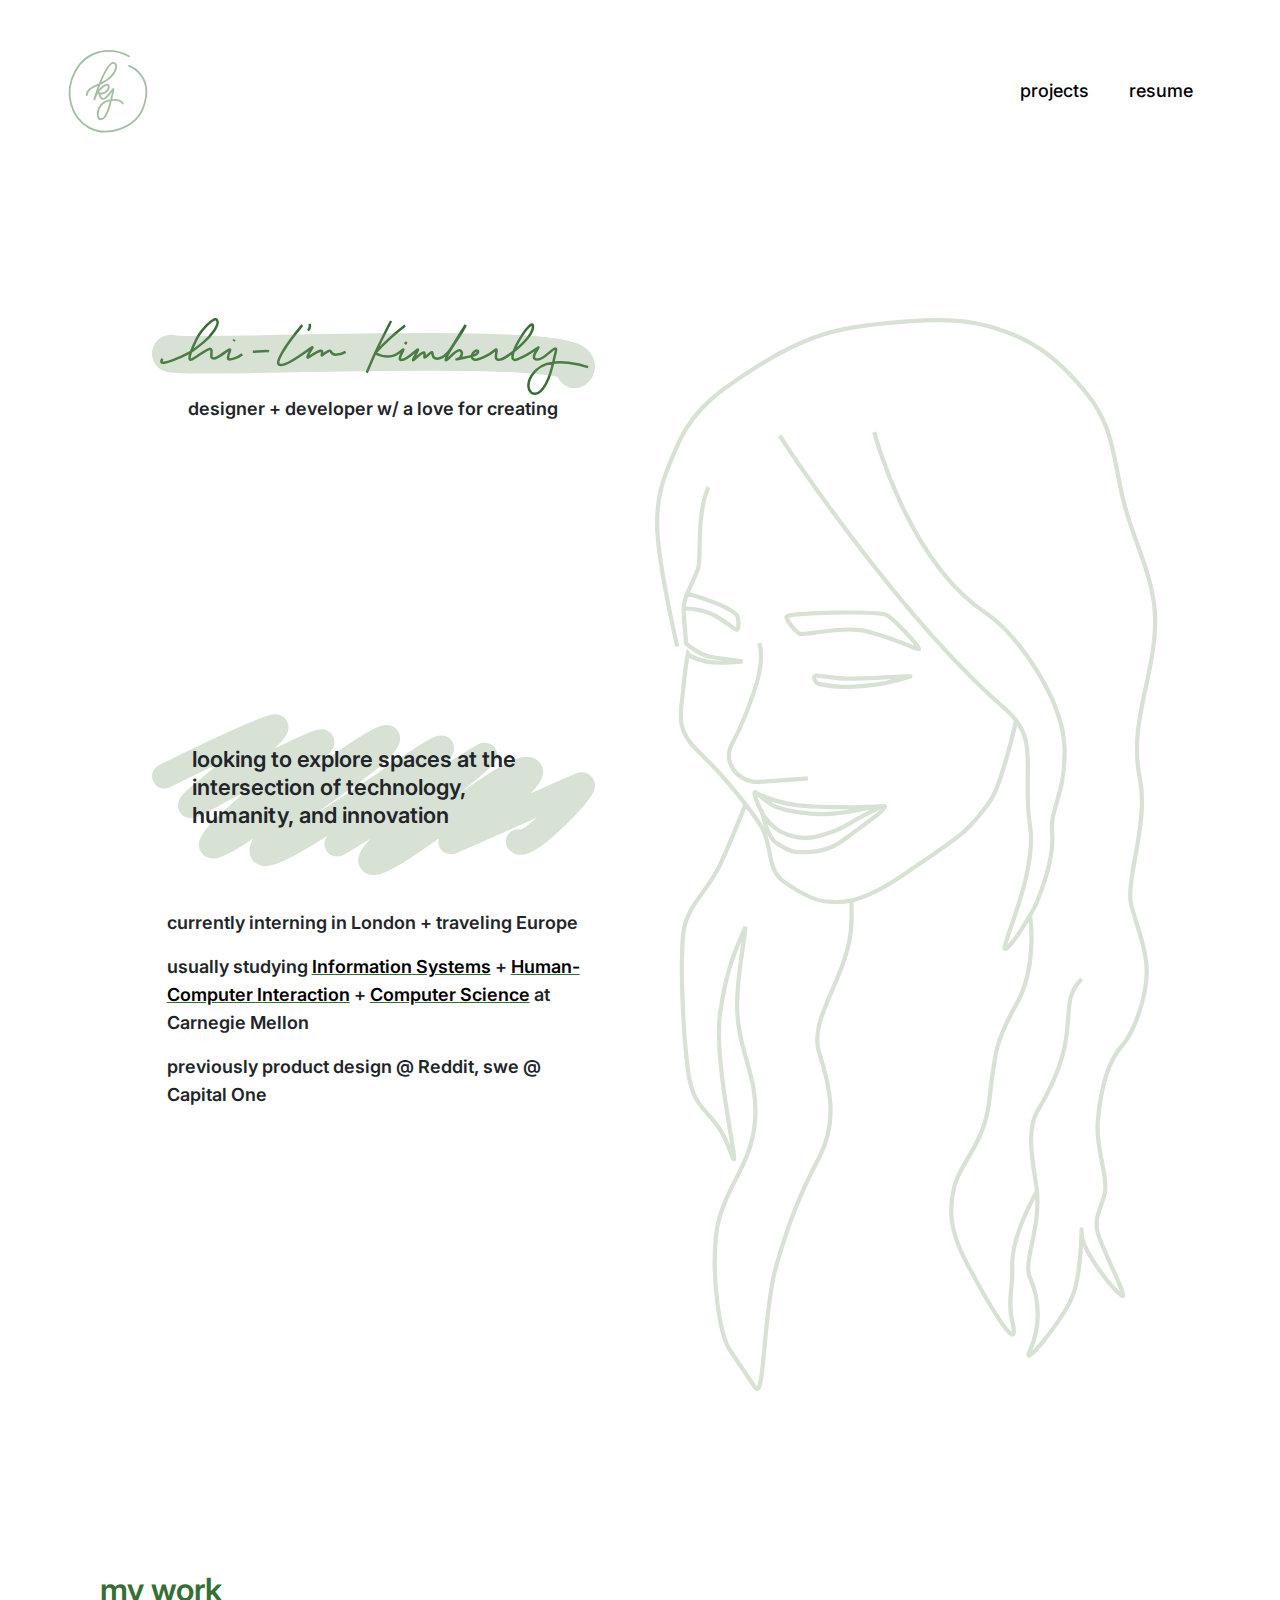
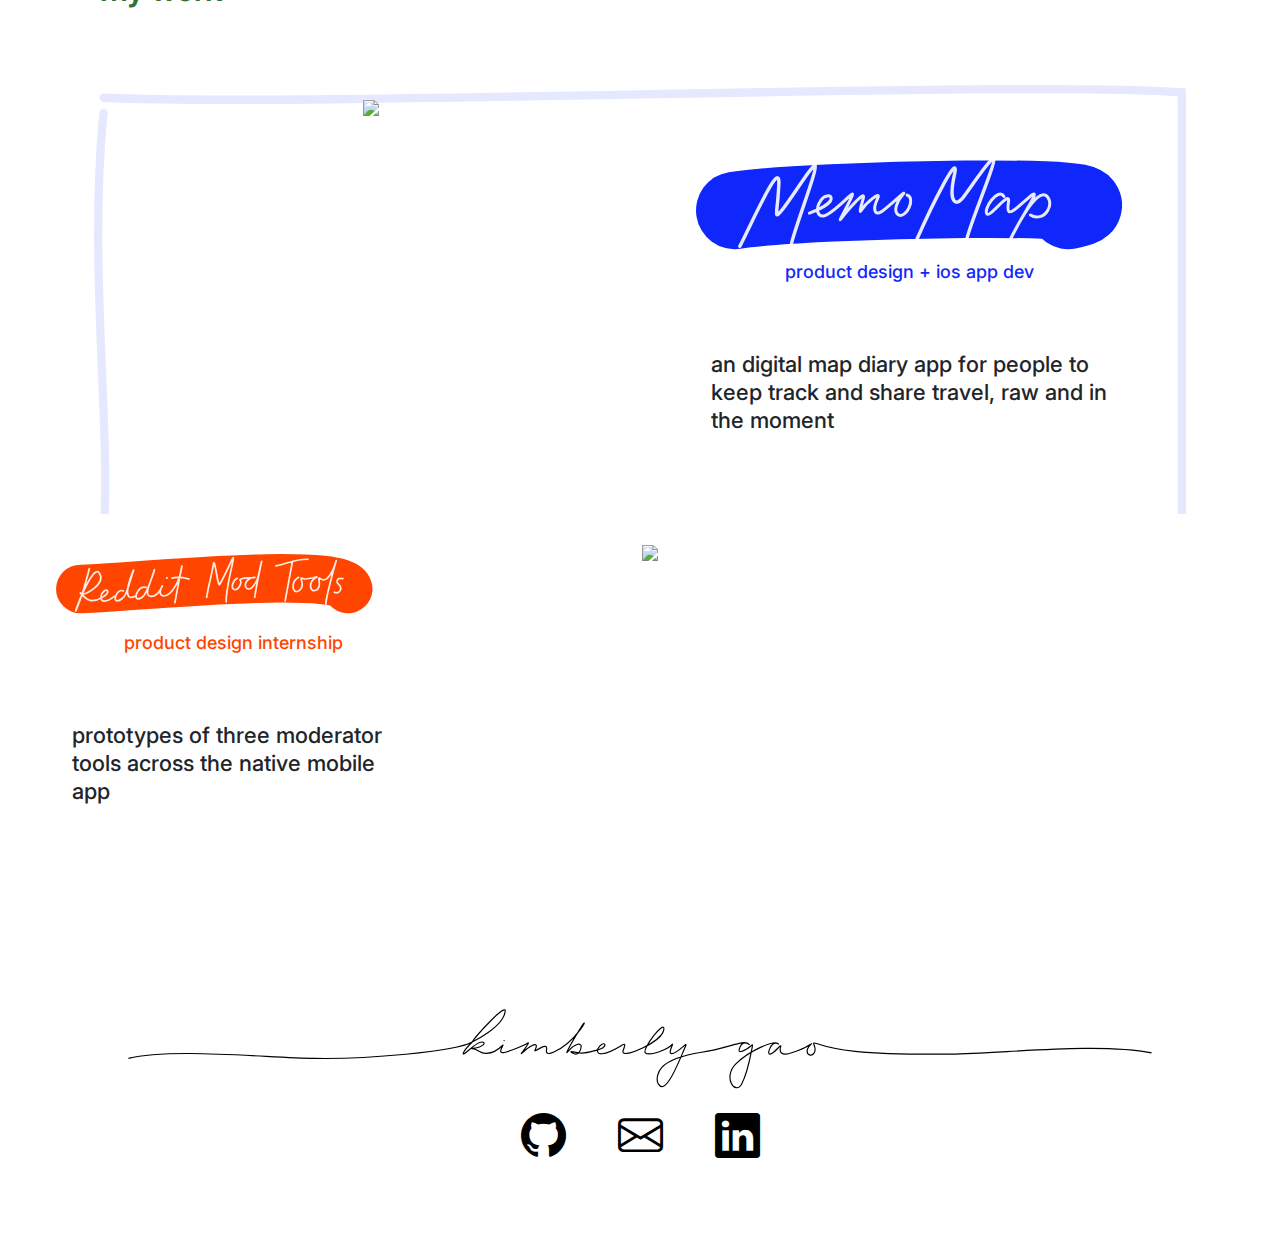
==== commit df5e926c: "completed wireframing for memo map" ====
--- a/index.html
+++ b/index.html
@@ -26,7 +26,7 @@
     <header>
       <nav class="navbar navbar-expand-lg heading">
         <div class="container-fluid p-4">
-          <a class="navbar-brand active" href="index.html"><img width="60%" src="assets/img/logo1.svg"></a>
+          <a class="navbar-brand active" href="index.html"><img width="60%" src="assets/img/logo-circle.svg"></a>
           <ul class="navbar-nav" id="navbarNav">
             <li class="nav-item mr-4">
               <a class="nav-link" href="work.html">projects</a>
@@ -57,11 +57,13 @@
         </div>
         <div class="container">
           <div class="container-fluid">
-            <p class="green bold big-heading" style="padding: 40px; background-image: url('assets/img/marker.svg'); background-size: cover; background-position: center; background-repeat: no-repeat;">
+            <div class="container-fluid"  style="padding: 40px; background-image: url('assets/img/scribble.svg'); background-size: contain; background-position: center; background-repeat: no-repeat;">
+            <p class="bold heading-big">
               looking to explore spaces at
               the <span class=""> intersection of technology, humanity, and innovation</span>
             </p>
-            <div class="container-fluid">
+          </div>
+            <div class="container-fluid mt-4">
               <p>currently interning in London + traveling Europe</p>
               <p>
                 usually studying 
@@ -121,19 +123,19 @@
 
       <div class="row" style="height: 10vh"></div>
 
-      <div class="row">
+      <div class="row p-2 m-4" style="background-image: url('assets/img/memo-map/box.svg'); background-size: cover; background-repeat: no-repeat;">
         <div class="col-lg-6">
           <div class="container text-center">
             <img src="assets/img/memo-map/cover.svg" width="90%">
           </div>
         </div>
         <div class="col-lg-6 d-flex flex-column justify-content-between p-2">
-          <div class="container mb-5 d-flex flex-column justify-content-center">
-            <h3 class="bold p-4 mb-4" style="color: white; font-size: 60px; background-image: url(assets/img/memo-map/marker.svg); background-size: contain; background-repeat: no-repeat;">MemoMap</h3>
-            <p class="heading memo-map-txt pl-4 pr-4">product design + ios app development</p>
+          <div class="container mb-5 text-center mt-5">
+            <img src="assets/img/memo-map/title.svg" width="90%" alt="MemoMap" class="p-2">
+            <p class="heading memo-map-txt pl-5 pr-5 text-center">product design + ios app dev</p>
           </div>
           <div class="container">
-            <p class="big-heading pl-4 pr-4">an digital map diary app for people to keep track and share travel, raw and in the moment</p>
+            <p class="heading-big pl-5 pr-5 pb-5">an digital map diary app for people to keep track and share travel, raw and in the moment</p>
           </div>
         </div>
       </div>
@@ -143,20 +145,21 @@
       <div class="row">
         <div class="col-lg-6 d-flex flex-column justify-content-between p-2">
           <div class="container mb-5 d-flex flex-column justify-content-center">
-            <h3 class="bold p-4 mb-4" style="color: white; font-size: 60px; background-image: url(assets/img/memo-map/marker.svg); background-size: contain; background-repeat: no-repeat;">RentEasy</h3>
-            <p class="heading memo-map-txt pl-4 pr-4">product design</p>
+            <img src="assets/img/reddit/title.svg" width="90%" alt="MemoMap" class="p-2">
+            <p class="heading reddit-txt pl-4 pr-4 text-center">product design internship</p>
           </div>
           <div class="container">
-            <p class="big-heading pl-4 pr-4">an digital map diary app for people to keep track and share travel, raw and in the moment</p>
+            <p class="heading-big pl-4 pr-4">prototypes of three moderator tools across the native mobile app</p>
           </div>
         </div>
         <div class="col-lg-6">
           <div class="container text-center">
-            <img src="assets/img/rent-easy/cover.svg" width="90%">
+            <img src="assets/img/memo-map/cover.svg" width="90%">
           </div>
         </div>
       </div>
-     
+
+      
     </div>
   </div>
 
--- a/assets/css/styles.css
+++ b/assets/css/styles.css
@@ -1,6 +1,9 @@
 :root {
   --memo-map-bg: #E5E8FF;
   --memo-map-txt: #1027FC;
+
+  --reddit-txt: #FF4500;
+  --reddit-bg: #FFE2D7;
 
   --rent-easy-bg: #F5DBD3;
   --rent-easy-bg-r: #D1D4EF;
@@ -13,7 +16,9 @@
   --cmu-sio-txt: #A80000;
   --asian-designers-bg: #EFF0F2;
   --pitt-zoo-bg: #C8DEF4;
+
   --accent-bg: #40873E;
+  --accent-color: #347032;
 }
 
 body {
@@ -35,6 +40,14 @@
   font-size: 18px;
 }
 
+.heading-big {
+  font-size: 22px;
+}
+
+.caption {
+  font-style: italic;
+}
+
 li {
   line-height: 2em;
 }
@@ -93,12 +106,24 @@
   box-shadow: 0px 4px 4px rgba(0, 0, 0, 0.25);
 }
 
+.white-bg {
+  background-color: white;
+}
+
 .memo-map-bg {
   background: var(--memo-map-bg);
 }
 
 .memo-map-txt {
   color: var(--memo-map-txt);
+}
+
+.reddit-bg {
+  background: var(--reddit-bg);
+}
+
+.reddit-txt {
+  color: var(--reddit-txt);
 }
 
 .rent-easy-bg {
@@ -167,6 +192,11 @@
   display: none;
 }
 
+
+td {
+  padding-right: 30px;
+  padding-bottom: 20px;
+}
 
 
 /* path {
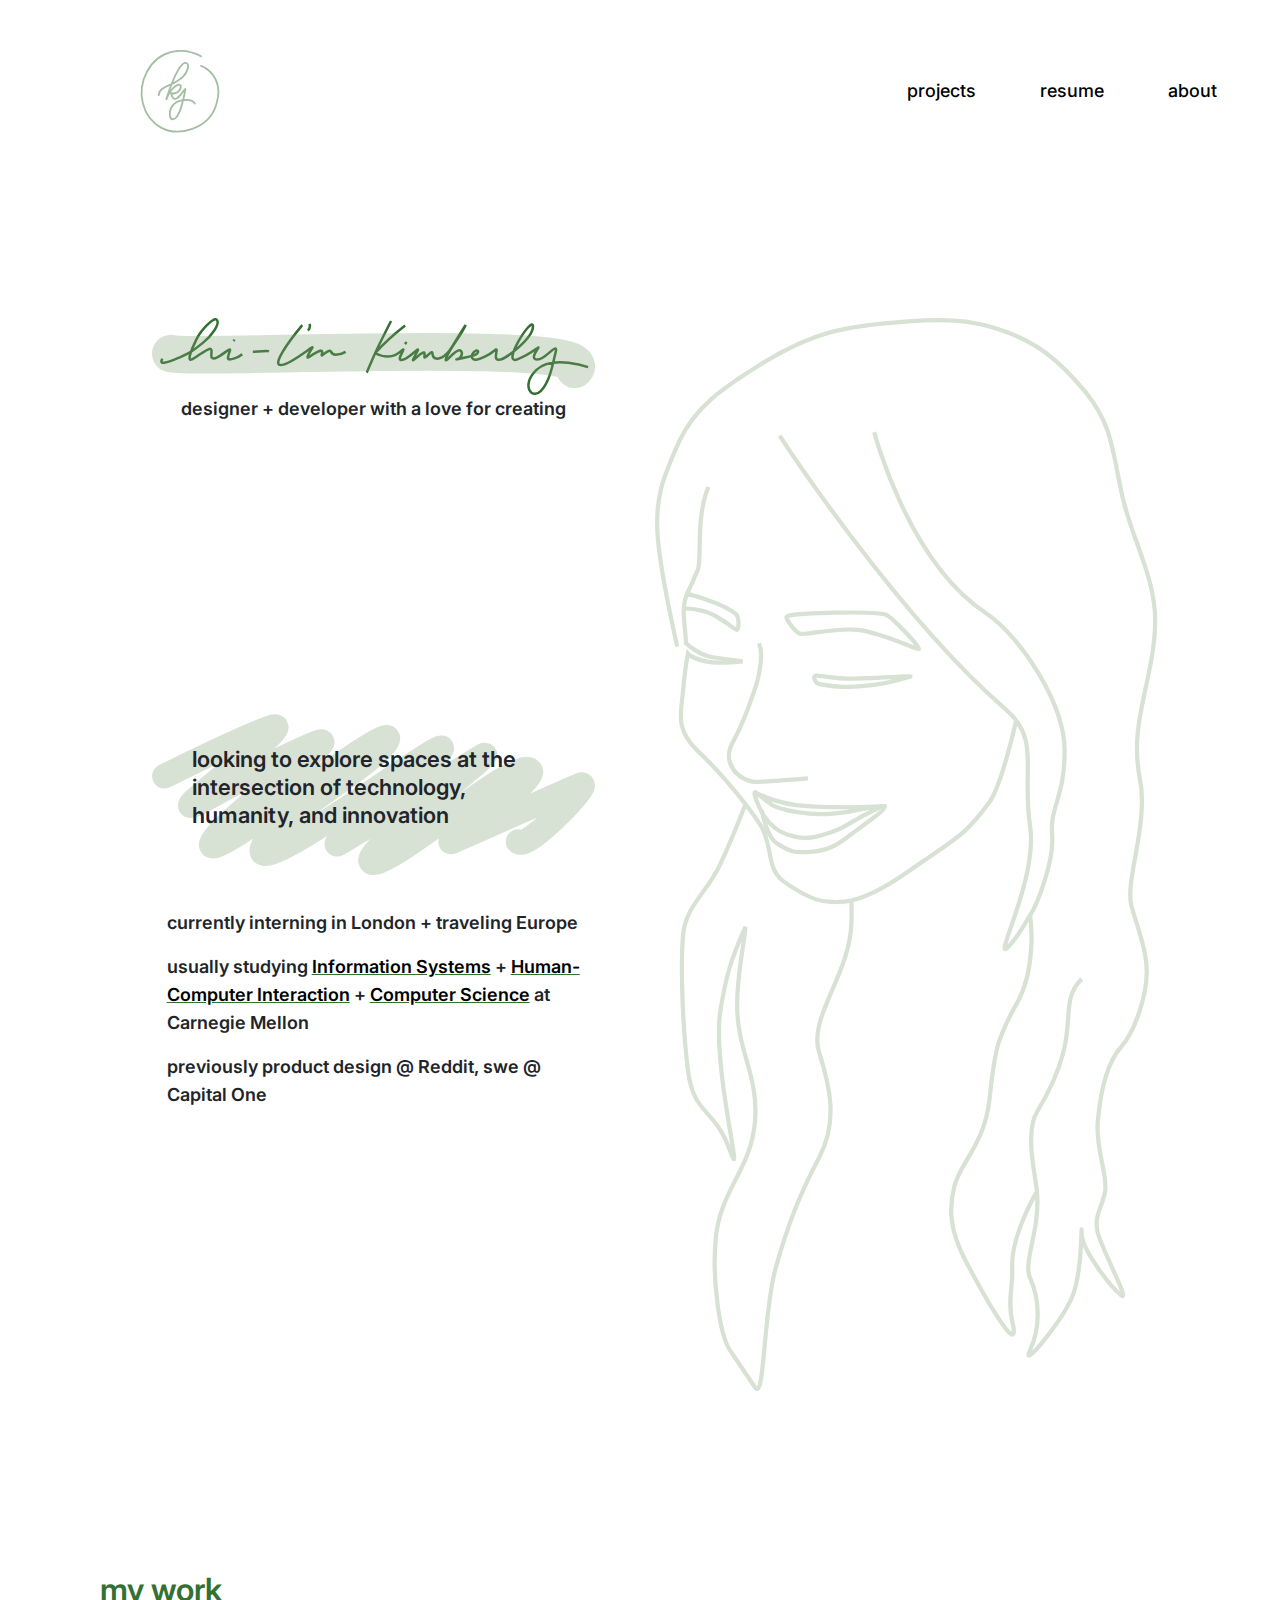
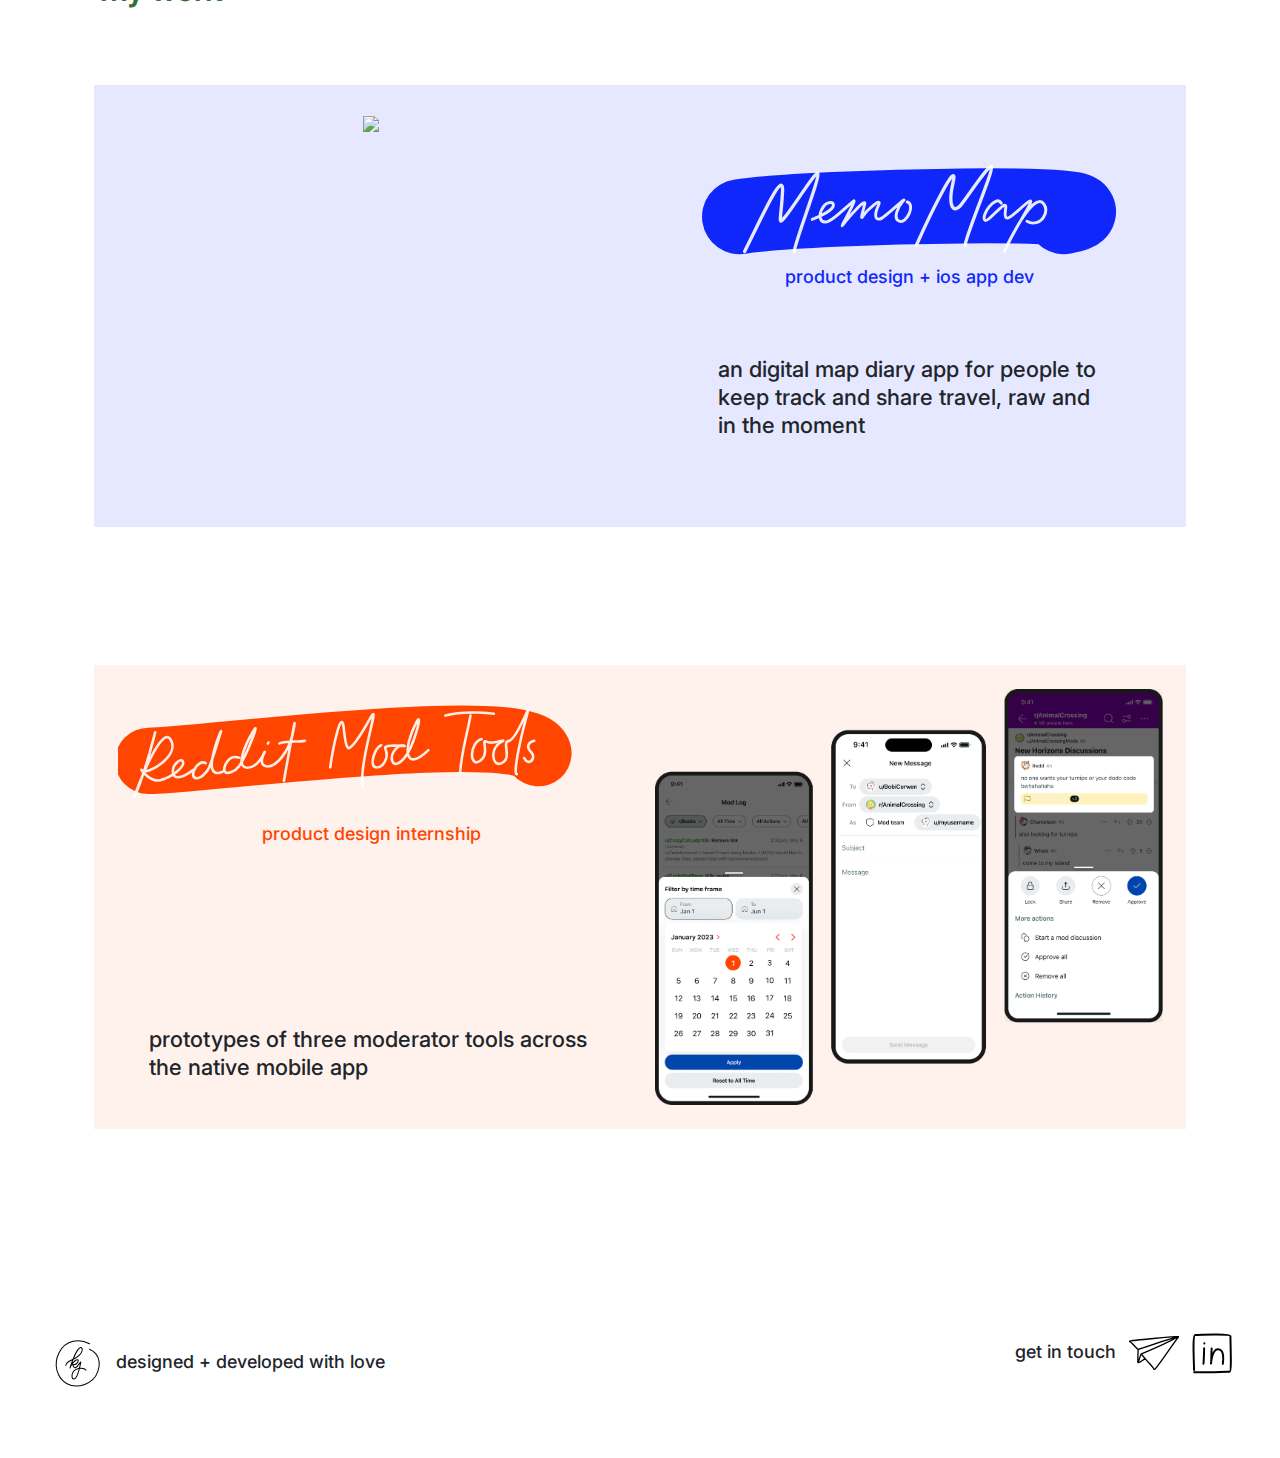
==== commit 847ff4cb: "lots of scattered random work" ====
--- a/index.html
+++ b/index.html
@@ -25,19 +25,19 @@
   <div class="container-fluid">
     <header>
       <nav class="navbar navbar-expand-lg heading">
-        <div class="container-fluid p-4">
+        <div class="container-fluid p-4 text-right">
           <a class="navbar-brand active" href="index.html"><img width="60%" src="assets/img/logo-circle.svg"></a>
           <ul class="navbar-nav" id="navbarNav">
-            <li class="nav-item mr-4">
+            <li class="nav-item">
               <a class="nav-link" href="work.html">projects</a>
             </li>
-            <li class="nav-item mr-4">
+            <li class="nav-item ml-5">
               <a class="nav-link" href="assets/Kimberly_Gao_Resume2022.pdf" target="_blank"
                 rel="noopener noreferrer">resume</a>
             </li>
-            <!-- <li class="nav-item">
+            <li class="nav-item ml-5">
               <a class="nav-link" href="about.html">about</a>
-            </li> -->
+            </li>
           </ul>
         </div>
       </nav>
@@ -52,7 +52,7 @@
             <img src="assets/img/hi-bg.svg" width="100%">
           </div>
           <div class="container-fluid text-center">
-            <p class="">designer + developer w/ a love for <span class="">creating</span></p>
+            <p class="">designer + developer with a love for <span class="">creating</span></p>
           </div>
         </div>
         <div class="container">
@@ -123,13 +123,13 @@
 
       <div class="row" style="height: 10vh"></div>
 
-      <div class="row p-2 m-4" style="background-image: url('assets/img/memo-map/box.svg'); background-size: cover; background-repeat: no-repeat;">
+      <div class="row p-2 pt-4 pb-4 m-4 memo-map-bg">
         <div class="col-lg-6">
-          <div class="container text-center">
+          <div class="container text-center p-0">
             <img src="assets/img/memo-map/cover.svg" width="90%">
           </div>
         </div>
-        <div class="col-lg-6 d-flex flex-column justify-content-between p-2">
+        <div class="col-lg-6 d-flex flex-column justify-content-between">
           <div class="container mb-5 text-center mt-5">
             <img src="assets/img/memo-map/title.svg" width="90%" alt="MemoMap" class="p-2">
             <p class="heading memo-map-txt pl-5 pr-5 text-center">product design + ios app dev</p>
@@ -140,11 +140,11 @@
         </div>
       </div>
 
-      <div class="row" style="height: 20vh"></div>
+      <div class="row" style="height: 10vh"></div>
 
-      <div class="row">
+      <div class="row p-2 pt-4 pb-4 m-4 reddit-bg">
         <div class="col-lg-6 d-flex flex-column justify-content-between p-2">
-          <div class="container mb-5 d-flex flex-column justify-content-center">
+          <div class="container p-0 mb-5 d-flex flex-column justify-content-center">
             <img src="assets/img/reddit/title.svg" width="90%" alt="MemoMap" class="p-2">
             <p class="heading reddit-txt pl-4 pr-4 text-center">product design internship</p>
           </div>
@@ -153,8 +153,8 @@
           </div>
         </div>
         <div class="col-lg-6">
-          <div class="container text-center">
-            <img src="assets/img/memo-map/cover.svg" width="90%">
+          <div class="container text-center p-0">
+            <img src="assets/img/reddit/cover.png" width="100%">
           </div>
         </div>
       </div>
@@ -165,20 +165,21 @@
 
   <div class="row" style="height: 20vh"></div>
 
+
   <footer class="container-fluid">
-    <div class="row justify-content-center">
-      <img src="assets/img/kimberly-gao.svg" width="80%">
-    </div>
-    <div class="row text-center">
-      <div class="container mt-4">
-        <a href="https://github.com/kimberlygao" target="_blank"> <i class="bi bi-github m-4"></i></a>
-        <a href="mailto: kimberlywgao@gmail.com"><i class="bi bi-envelope m-4"></i></a> 
-        <a href="https://www.linkedin.com/in/kimberlywgao/" target="_blank"><i class="bi bi-linkedin m-4"></i></a>
+    <div class="row pl-5 pr-5">
+      <div class="col-10 col-lg-6 text-left mb-5 p-0">
+        
+        <p class="heading"><img width="60vh" src="assets/img/logo-circle-black.svg" class="mr-2">designed + developed with love</p>
+      </div>
+      <div class="col-10 col-lg-6 text-right p-0">
+        <p class="heading">get in touch
+          <a href="mailto: kimberlywgao@gmail.com"><img src="assets/img/plane.svg" width="50vh" class="ml-2"></a> 
+          <a href="https://www.linkedin.com/in/kimberlywgao/" target="_blank"><img src="assets/img/linkedin.svg" width="40vh" class="ml-2"></a>
+        </p>  
       </div>
     </div>
   </footer>
-
-  <div class="row" style="height: 10vh"></div>
 
   <script src=""></script>
 </body>
--- a/assets/css/styles.css
+++ b/assets/css/styles.css
@@ -3,7 +3,7 @@
   --memo-map-txt: #1027FC;
 
   --reddit-txt: #FF4500;
-  --reddit-bg: #FFE2D7;
+  --reddit-bg: #FFF2ED; /*FFE2D7;*/
 
   --rent-easy-bg: #F5DBD3;
   --rent-easy-bg-r: #D1D4EF;
@@ -56,6 +56,10 @@
   font-weight: 600;
 }
 
+.bold-ex {
+  font-weight: 800;
+}
+
 a {
   color: #000000;
 }
@@ -73,28 +77,28 @@
   color: var(--accent-color);
 }
 
-.card {
+/* .card {
   border: none;
-}
-
-.card-title {
+} */
+
+/* .card-title {
   margin-bottom: 4px;
   font-size: 24px;
-}
-
-.card-body {
+} */
+
+/* .card-body {
   box-shadow: 0px 4px 4px rgba(0, 0, 0, 0.25);
   font-weight: 400;
-}
+} */
 
 .projects a:hover {
   text-decoration: none;
 }
 
-.card-text {
+/* .card-text {
   font-size: 16px;
   margin-bottom: 32px;
-}
+} */
 
 .card-tag {
   font-size: 16px;
@@ -114,8 +118,17 @@
   background: var(--memo-map-bg);
 }
 
+.memo-map-bg a:hover {
+  color: var(--memo-map-txt);
+}
+
 .memo-map-txt {
   color: var(--memo-map-txt);
+}
+
+.memo-map-tb td {
+  padding-bottom: 12px;
+  vertical-align: top;
 }
 
 .reddit-bg {
@@ -196,6 +209,7 @@
 td {
   padding-right: 30px;
   padding-bottom: 20px;
+  vertical-align: top;
 }
 
 
@@ -259,4 +273,37 @@
   -ms-transform: translate(-50%, -50%);
   transform: translate(-50%, -50%);
   text-align: center;
+}
+
+.card-img-top {
+  width: 181px;
+  height: 244px;
+}
+
+.card {
+  padding: 29px 16px 26px 16px;
+  width: 213px;
+  color: white;
+}
+
+.card-body {
+  padding: 0px;
+}
+
+.hide {
+  font-size: 12px;
+  margin-bottom: 0;
+  margin-top: 4px;
+  /* color: white; */
+}
+
+.card:hover {
+  transition: .5s ease;
+  color: black;
+}
+
+.curl {
+  text-align: right;
+  width:120px;
+	height:120px;
 }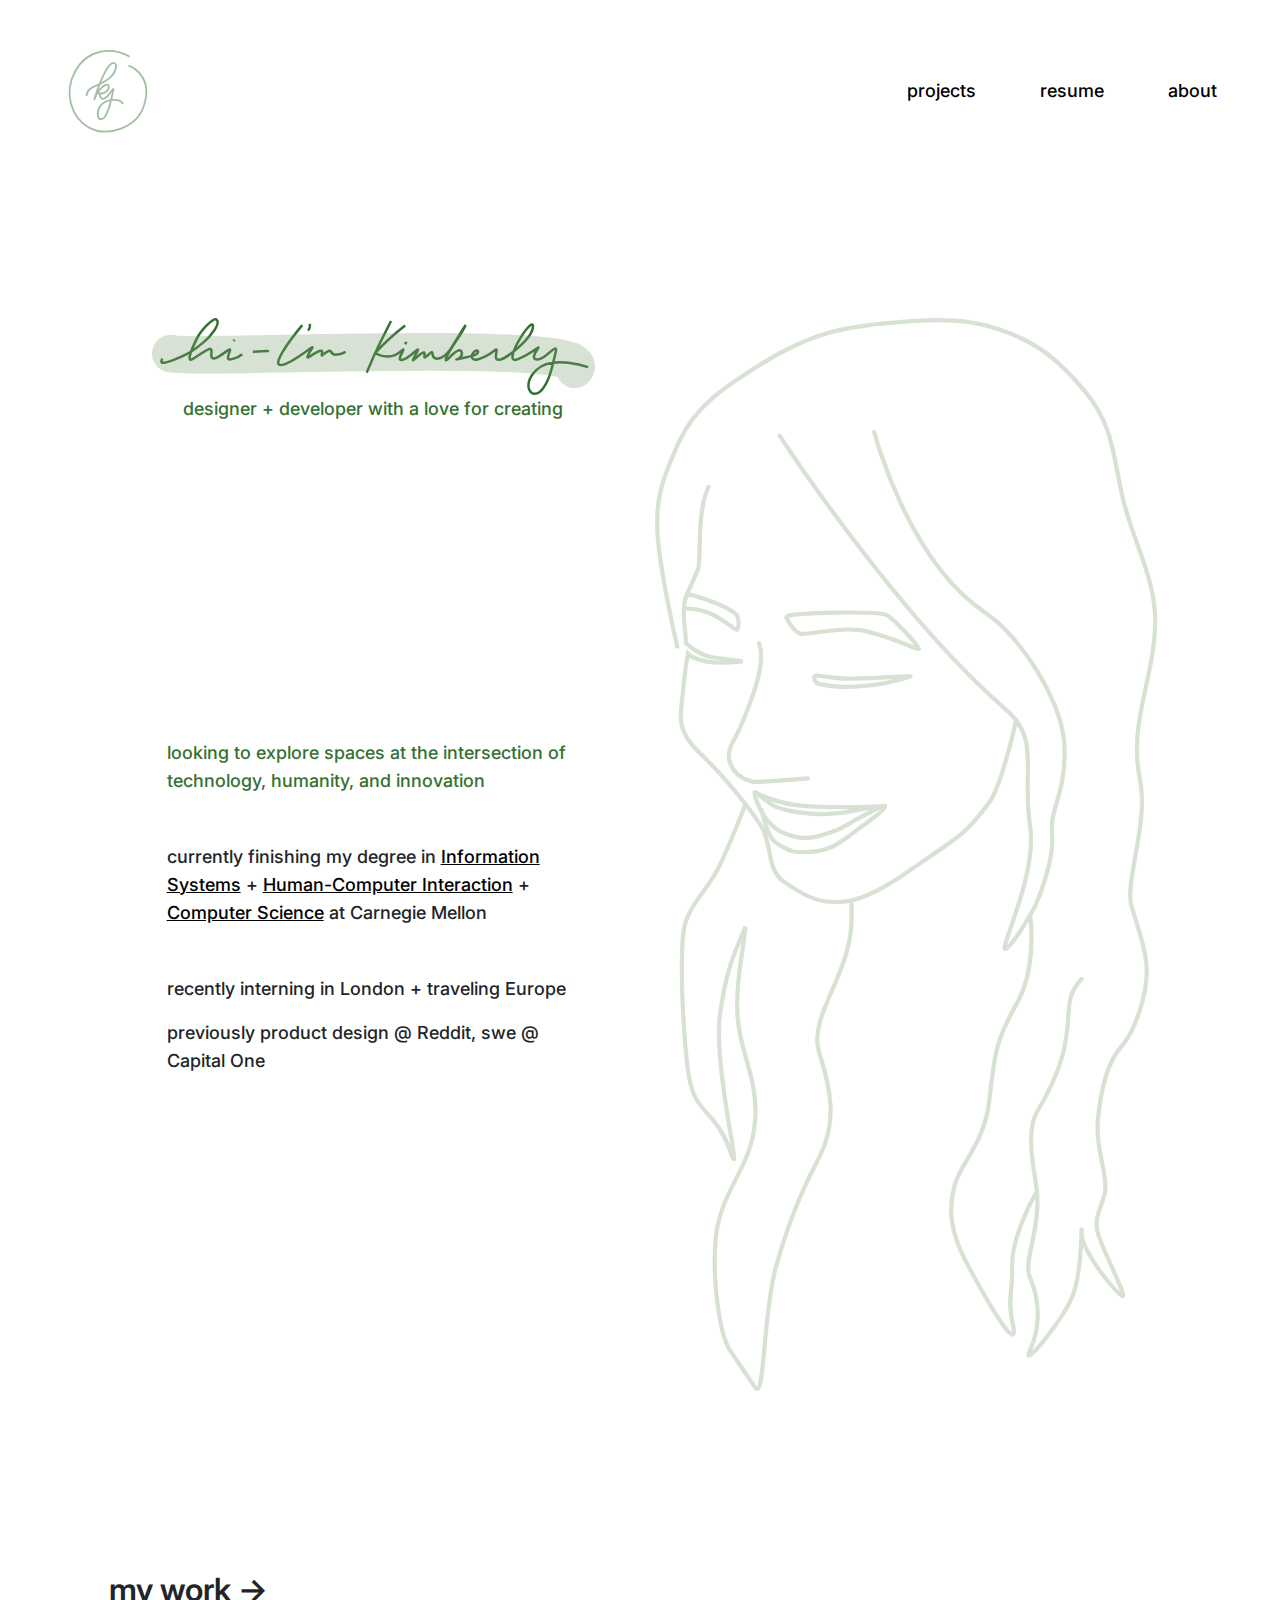
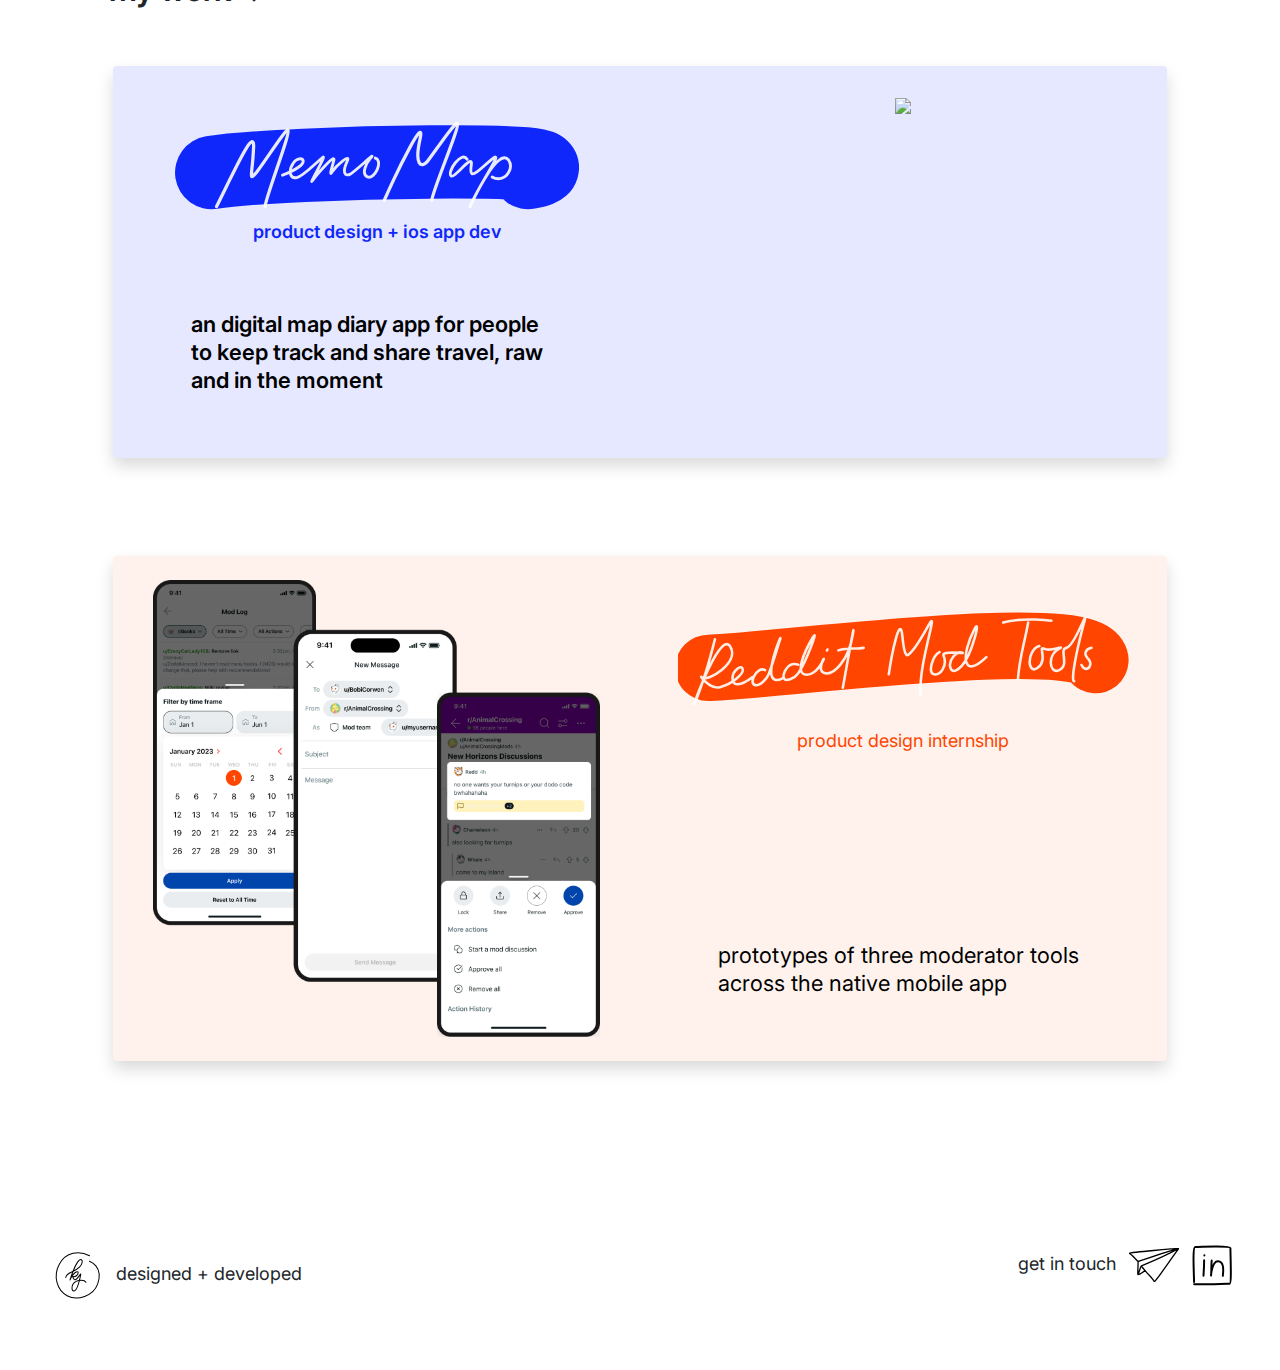
==== commit b36e9b09: "finished memomap" ====
--- a/index.html
+++ b/index.html
@@ -9,7 +9,7 @@
   <!-- css -->
   <link rel="preconnect" href="https://fonts.googleapis.com" />
   <link rel="preconnect" href="https://fonts.gstatic.com" crossorigin />
-  <link href="https://fonts.googleapis.com/css2?family=Inter&display=swap" rel="stylesheet" />
+  <link href="https://fonts.googleapis.com/css2?family=Inter:wght@400;500;600&display=swap" rel="stylesheet" />
   <link rel="stylesheet" href="https://maxcdn.bootstrapcdn.com/bootstrap/4.5.2/css/bootstrap.min.css" />
   <link rel="stylesheet" href="https://cdn.jsdelivr.net/npm/bootstrap-icons@1.3.0/font/bootstrap-icons.css" />
   <link href="assets/css/styles.css" id="stylesheet" rel="stylesheet" type="text/css" />
@@ -25,9 +25,9 @@
   <div class="container-fluid">
     <header>
       <nav class="navbar navbar-expand-lg heading">
-        <div class="container-fluid p-4 text-right">
+        <div class="container-fluid p-4 ">
           <a class="navbar-brand active" href="index.html"><img width="60%" src="assets/img/logo-circle.svg"></a>
-          <ul class="navbar-nav" id="navbarNav">
+          <ul class="navbar-nav text-right bold-m" id="navbarNav">
             <li class="nav-item">
               <a class="nav-link" href="work.html">projects</a>
             </li>
@@ -45,28 +45,27 @@
 
     <div class="row" style="height: 15vh"></div>
 
-    <div class="row equal heading bold">
+    <div class="row equal heading bold-m">
       <div class="col-md-5 offset-md-1 d-flex flex-column justify-content-between">
         <div class="container">
           <div class="container-fluid text-md-left">
             <img src="assets/img/hi-bg.svg" width="100%">
           </div>
           <div class="container-fluid text-center">
-            <p class="">designer + developer with a love for <span class="">creating</span></p>
+            <p class="green bold-m">designer + developer with a love for <span class="">creating</span></p>
           </div>
         </div>
         <div class="container">
           <div class="container-fluid">
-            <div class="container-fluid"  style="padding: 40px; background-image: url('assets/img/scribble.svg'); background-size: contain; background-position: center; background-repeat: no-repeat;">
-            <p class="bold heading-big">
-              looking to explore spaces at
-              the <span class=""> intersection of technology, humanity, and innovation</span>
-            </p>
-          </div>
-            <div class="container-fluid mt-4">
-              <p>currently interning in London + traveling Europe</p>
+            <div class="container-fluid">
+              <p class="green bold-m mb-5">
+                looking to explore spaces at
+                the <span class=""> intersection of technology, humanity, and innovation</span>
+              </p>
+            </div>
+            <div class="container-fluid">
               <p>
-                usually studying 
+                currently finishing my degree in 
                 <a class="underline" target="_blank" rel="noopener noreferrer"
                   href="https://www.cmu.edu/information-systems">Information Systems</a>
                 +
@@ -74,9 +73,12 @@
                   href="https://www.hcii.cmu.edu/">Human-Computer Interaction</a>
                 + 
                 <a class="underline" target="_blank" rel="noopener noreferrer"
-                  href="https://www.hcii.cmu.edu/">Computer Science</a>
+                  href="https://www.cs.cmu.edu/">Computer Science</a>
                 at Carnegie Mellon
               </p>
+            </div>
+            <div class="container-fluid mt-5">
+              <p>recently interning in London + traveling Europe</p>
               <p>previously product design @ Reddit, swe @ Capital One</p>
             </div>
           </div>
@@ -100,7 +102,7 @@
       </div>
       <div class="col-md-5 offset-md-0 justify-content-center col-6 offset-5">
         <svg width="100%" height="100%" viewBox="0 0 477 1017" fill="none" xmlns="http://www.w3.org/2000/svg">
-          <path d="M50.6294 160.157C38.6105 187.239 44.3645 230.011 40.667 238.136C36.9694 246.26 38.6105 244.11 31.2168 259.456C28.636 264.813 27.5682 270.202 27.2938 275.705M31.2168 261.262C31.2168 261.262 46.0065 265.775 50.6286 267.581C55.2506 269.386 66.3435 272.094 77.4364 281.121C80.2096 286.538 79.2852 294.662 77.4364 295.565C75.5876 296.468 61.7214 281.121 45.0821 277.511C28.4428 273.9 27.2938 275.705 27.2938 275.705M27.2938 275.705C26.7821 285.968 29.0295 296.625 29.3679 308.203C29.3679 308.203 41.3837 319.938 56.1742 321.744C70.9647 323.549 82.9821 325.355 82.9821 325.355C82.9821 325.355 60.7963 328.063 47.8546 325.355C34.9129 322.647 31.2168 318.133 31.2168 318.133C31.2168 318.133 28.4421 332.576 26.5937 353.339C24.7452 374.101 18.6042 389.433 40.4609 410.21C55.3666 424.38 72.7278 443.994 85.7812 460.762M98.6977 308.203C104.629 324.944 94.0757 353.339 94.0757 353.339C94.0757 353.339 84.1554 382.818 74.6632 400.28C72.9205 403.486 71.934 404.901 70.9655 408.405C69.6453 413.182 69.4221 416.33 70.9655 421.043C74.235 431.026 80.9117 436.47 91.3025 439.097C96.8942 440.511 100.321 439.314 106.093 439.097C119.919 438.577 144.918 436.389 144.918 436.389M95.9245 449.93C105.594 455.465 122.703 460.308 133.825 461.665C148.616 463.471 152.444 463.291 166.179 463.471C184.603 463.711 196.825 464.217 215.173 462.568M95.9245 449.93C101.34 454.16 104.376 456.532 109.791 460.762C115.206 464.993 131.946 468.442 146.767 469.79C160.804 471.066 182.819 467.984 182.819 467.984C182.819 467.984 206.065 463.076 215.173 462.568M95.9245 449.93C90.5095 445.699 99.7469 469.174 107.942 477.914C115.259 485.719 121.459 488.907 131.976 491.455C145.753 494.792 154.564 491.328 168.028 486.941C179.671 483.148 184.905 478.092 195.76 472.498C203.329 468.597 215.173 462.568 215.173 462.568M215.173 462.568C216.978 462.92 217.345 461.688 217.946 462.568C219.795 465.276 198.534 479.719 181.894 492.357C171.371 500.35 161.951 505.125 147.691 505.898C131.052 506.801 129.493 506.248 118.11 499.579C113.488 496.871 111.639 495.968 107.017 486.039C103.717 478.949 100.932 466.179 100.932 466.179M118.11 111.512C118.11 111.512 228.384 281.152 332.619 371.124C365.624 399.612 347.323 428.691 355.471 481.525C363.618 534.359 313.113 622.485 338.516 591.678C347.694 580.547 351.051 572.784 355.471 566.027M342.445 380.773C339.078 396.119 326.995 445.071 316.858 458.957C293.241 491.308 286.352 492.357 238.283 525.758C214.012 542.622 197.54 549.422 186.148 552.022M207.779 108.153C207.779 108.153 239.093 230.053 313.113 279.316C347.023 301.884 388.225 365.87 388.225 410.21C388.225 454.551 374.033 463.437 376.323 489.328C378.613 515.218 361.655 556.572 355.471 566.027M21.0838 311.39C21.0838 311.39 6.01283 246.602 2.71603 208.924C-0.580757 171.246 7.73458 150.592 22.9676 117.026C37.85 84.2335 63.9929 66.7813 98.6977 44.8433C148.645 13.2701 180.635 7.06561 240.027 3.11445C270.699 1.07393 296.521 0.945124 325.633 10.5773C362.213 22.6804 383.134 40.2798 407.5 69.5C434.795 102.233 433.773 130.397 443.5 171.5C453.153 212.29 474.932 247.649 474 289.5C472.807 343.041 448.76 383.868 459.5 436.389C468.192 478.893 445.086 533.883 451.5 557C457.914 580.117 466 599.01 466 619.966C466 640.921 455.292 675.699 441.862 690.608C428.433 705.517 422.132 732.77 419.591 761.688C417.324 787.49 429.269 812.284 426.551 827.651C423.833 843.018 415.567 850.975 419.591 867C423.615 883.025 450.831 933.407 441.908 926.273C432.985 919.14 404.279 883.961 404.279 867C404.279 850.039 404.806 905.847 395.232 928.059C385.407 950.849 345.817 999.294 355.471 978.107C365.124 956.92 365.124 931.451 355.471 909.741C348.462 893.98 365.306 864.701 362 827.651M85.7812 460.762C91.8684 468.582 97.0188 475.783 100.547 481.525C107.633 493.059 107.66 506.479 111.025 517.7C112.927 524.043 115.895 529.683 121.808 533.883C142.145 548.326 155.78 553.081 164.729 553.081C168.693 553.081 174.978 554.57 186.148 552.022M85.7812 460.762C85.7812 460.762 72.0233 495.824 61.8128 517.7C49.3098 544.489 29.0058 557.216 26.5937 584.785C24.1816 612.355 25.8013 669.558 31.2168 712.983C36.6322 756.407 56.1499 747.444 70.9655 788.798C85.7812 830.152 54.2075 708.564 61.8128 657.844C66.6906 625.315 72.1119 607.023 85.7812 576.974C82.6744 605.685 77.9738 621.622 77.8257 650.492C77.6006 694.394 98.4369 717.931 94.7805 761.688C91.0046 806.877 61.6849 826.804 57.5741 871.965C53.7876 913.565 61.6652 964.29 70.9655 978.107C80.2659 991.924 85.4802 999.671 94.7805 1013.49C104.081 1027.3 102.243 943.04 114.561 899.535C126.421 857.649 137.639 829.692 155.535 795.69C173.432 761.688 166.153 729.065 155.535 695.981C144.918 662.898 184.381 622.863 186.148 573.758C186.454 565.274 186.148 552.022 186.148 552.022M404.279 626.5C378.215 653.545 409.327 673.802 362 752.5C350.168 772.175 360.752 813.666 362 827.651M355.471 566.027C355.471 566.027 362.938 614.615 342.445 650.492C321.952 686.369 321.639 700.274 316.858 741.49C312.077 782.706 289.769 800.094 283.874 822.223C277.979 844.352 279.583 865.28 294.314 893.459C307.309 918.317 348.601 993.188 338.516 950.447C333.944 931.07 339.331 919.401 338.516 899.535C337.272 869.212 362 827.651 362 827.651M124.581 283.83C125.506 287.44 132.901 297.37 137.523 299.176C142.145 300.981 170.842 293.291 192.063 295.565C215.782 298.107 249.376 315.425 250.3 313.619C251.225 311.814 224.417 282.927 218.871 281.121C213.324 279.316 189.578 278.732 170.801 279.316C152.67 279.88 123.657 280.219 124.581 283.83ZM153.238 338.895C170.801 340.701 170.219 341.716 182.626 341.716C203.819 341.716 244.754 338.895 241.981 339.798C227.79 344.418 213.553 347.481 198.638 348.609C181.722 349.887 172.649 350.27 156.011 347.02C151.389 346.117 148.55 338.414 153.238 338.895Z" stroke="#D7E1D4" stroke-width="4"/>
+          <path d="M50.6294 160.157C38.6105 187.239 44.3645 230.011 40.667 238.136C36.9694 246.26 38.6105 244.11 31.2168 259.456C28.636 264.813 27.5682 270.202 27.2938 275.705M31.2168 261.262C31.2168 261.262 46.0065 265.775 50.6286 267.581C55.2506 269.386 66.3435 272.094 77.4364 281.121C80.2096 286.538 79.2852 294.662 77.4364 295.565C75.5876 296.468 61.7214 281.121 45.0821 277.511C28.4428 273.9 27.2938 275.705 27.2938 275.705M27.2938 275.705C26.7821 285.968 29.0295 296.625 29.3679 308.203C29.3679 308.203 41.3837 319.938 56.1742 321.744C70.9647 323.549 82.9821 325.355 82.9821 325.355C82.9821 325.355 60.7963 328.063 47.8546 325.355C34.9129 322.647 31.2168 318.133 31.2168 318.133C31.2168 318.133 28.4421 332.576 26.5937 353.339C24.7452 374.101 18.6042 389.433 40.4609 410.21C55.3666 424.38 72.7278 443.994 85.7812 460.762M98.6977 308.203C104.629 324.944 94.0757 353.339 94.0757 353.339C94.0757 353.339 84.1554 382.818 74.6632 400.28C72.9205 403.486 71.934 404.901 70.9655 408.405C69.6453 413.182 69.4221 416.33 70.9655 421.043C74.235 431.026 80.9117 436.47 91.3025 439.097C96.8942 440.511 100.321 439.314 106.093 439.097C119.919 438.577 144.918 436.389 144.918 436.389M95.9245 449.93C105.594 455.465 122.703 460.308 133.825 461.665C148.616 463.471 152.444 463.291 166.179 463.471C184.603 463.711 196.825 464.217 215.173 462.568M95.9245 449.93C101.34 454.16 104.376 456.532 109.791 460.762C115.206 464.993 131.946 468.442 146.767 469.79C160.804 471.066 182.819 467.984 182.819 467.984C182.819 467.984 206.065 463.076 215.173 462.568M95.9245 449.93C90.5095 445.699 99.7469 469.174 107.942 477.914C115.259 485.719 121.459 488.907 131.976 491.455C145.753 494.792 154.564 491.328 168.028 486.941C179.671 483.148 184.905 478.092 195.76 472.498C203.329 468.597 215.173 462.568 215.173 462.568M215.173 462.568C216.978 462.92 217.345 461.688 217.946 462.568C219.795 465.276 198.534 479.719 181.894 492.357C171.371 500.35 161.951 505.125 147.691 505.898C131.052 506.801 129.493 506.248 118.11 499.579C113.488 496.871 111.639 495.968 107.017 486.039C103.717 478.949 100.932 466.179 100.932 466.179M118.11 111.512C118.11 111.512 228.384 281.152 332.619 371.124C365.624 399.612 347.323 428.691 355.471 481.525C363.618 534.359 313.113 622.485 338.516 591.678C347.694 580.547 351.051 572.784 355.471 566.027M342.445 380.773C339.078 396.119 326.995 445.071 316.858 458.957C293.241 491.308 286.352 492.357 238.283 525.758C214.012 542.622 197.54 549.422 186.148 552.022M207.779 108.153C207.779 108.153 239.093 230.053 313.113 279.316C347.023 301.884 388.225 365.87 388.225 410.21C388.225 454.551 374.033 463.437 376.323 489.328C378.613 515.218 361.655 556.572 355.471 566.027M21.0838 311.39C21.0838 311.39 6.01283 246.602 2.71603 208.924C-0.580757 171.246 7.73458 150.592 22.9676 117.026C37.85 84.2335 63.9929 66.7813 98.6977 44.8433C148.645 13.2701 180.635 7.06561 240.027 3.11445C270.699 1.07393 296.521 0.945124 325.633 10.5773C362.213 22.6804 383.134 40.2798 407.5 69.5C434.795 102.233 433.773 130.397 443.5 171.5C453.153 212.29 474.932 247.649 474 289.5C472.807 343.041 448.76 383.868 459.5 436.389C468.192 478.893 445.086 533.883 451.5 557C457.914 580.117 466 599.01 466 619.966C466 640.921 455.292 675.699 441.862 690.608C428.433 705.517 422.132 732.77 419.591 761.688C417.324 787.49 429.269 812.284 426.551 827.651C423.833 843.018 415.567 850.975 419.591 867C423.615 883.025 450.831 933.407 441.908 926.273C432.985 919.14 404.279 883.961 404.279 867C404.279 850.039 404.806 905.847 395.232 928.059C385.407 950.849 345.817 999.294 355.471 978.107C365.124 956.92 365.124 931.451 355.471 909.741C348.462 893.98 365.306 864.701 362 827.651M85.7812 460.762C91.8684 468.582 97.0188 475.783 100.547 481.525C107.633 493.059 107.66 506.479 111.025 517.7C112.927 524.043 115.895 529.683 121.808 533.883C142.145 548.326 155.78 553.081 164.729 553.081C168.693 553.081 174.978 554.57 186.148 552.022M85.7812 460.762C85.7812 460.762 72.0233 495.824 61.8128 517.7C49.3098 544.489 29.0058 557.216 26.5937 584.785C24.1816 612.355 25.8013 669.558 31.2168 712.983C36.6322 756.407 56.1499 747.444 70.9655 788.798C85.7812 830.152 54.2075 708.564 61.8128 657.844C66.6906 625.315 72.1119 607.023 85.7812 576.974C82.6744 605.685 77.9738 621.622 77.8257 650.492C77.6006 694.394 98.4369 717.931 94.7805 761.688C91.0046 806.877 61.6849 826.804 57.5741 871.965C53.7876 913.565 61.6652 964.29 70.9655 978.107C80.2659 991.924 85.4802 999.671 94.7805 1013.49C104.081 1027.3 102.243 943.04 114.561 899.535C126.421 857.649 137.639 829.692 155.535 795.69C173.432 761.688 166.153 729.065 155.535 695.981C144.918 662.898 184.381 622.863 186.148 573.758C186.454 565.274 186.148 552.022 186.148 552.022M404.279 626.5C378.215 653.545 409.327 673.802 362 752.5C350.168 772.175 360.752 813.666 362 827.651M355.471 566.027C355.471 566.027 362.938 614.615 342.445 650.492C321.952 686.369 321.639 700.274 316.858 741.49C312.077 782.706 289.769 800.094 283.874 822.223C277.979 844.352 279.583 865.28 294.314 893.459C307.309 918.317 348.601 993.188 338.516 950.447C333.944 931.07 339.331 919.401 338.516 899.535C337.272 869.212 362 827.651 362 827.651M124.581 283.83C125.506 287.44 132.901 297.37 137.523 299.176C142.145 300.981 170.842 293.291 192.063 295.565C215.782 298.107 249.376 315.425 250.3 313.619C251.225 311.814 224.417 282.927 218.871 281.121C213.324 279.316 189.578 278.732 170.801 279.316C152.67 279.88 123.657 280.219 124.581 283.83ZM153.238 338.895C170.801 340.701 170.219 341.716 182.626 341.716C203.819 341.716 244.754 338.895 241.981 339.798C227.79 344.418 213.553 347.481 198.638 348.609C181.722 349.887 172.649 350.27 156.011 347.02C151.389 346.117 148.55 338.414 153.238 338.895Z" stroke="#D7E1D4" stroke-width="4" stroke-linecap="round"/>
           </svg>          
         <!-- <svg width="100%" height="100%" viewBox="0 0 466 1016" fill="none" xmlns="http://www.w3.org/2000/svg">
           <path
@@ -115,51 +117,48 @@
 
   <div class="row" style="height: 20vh"></div>
 
-  <div class="container">
-    <div class="row">
-      <div class="container-fluid">
-        <h2 class="bold green">my work</h2>
-      </div>
+
+  <div class="row">
+    <div class="col-10 offset-1">
+      <h2 class="bold">my work -></h2>
+
+      <div class="row" style="height: 5vh"></div>
+
+      <a href="memo-map.html" class="no-link">
+        <div class="row rounded m-1 shadow memo-map-bg">
+          <div class="col-lg-6 d-flex flex-column justify-content-between">
+            <div class="container mb-5 text-center mt-5">
+              <img src="assets/img/memo-map/title.svg" width="90%" alt="MemoMap" class="p-2">
+              <p class="heading memo-map-txt pl-5 pr-5 text-center bold">product design + ios app dev</p>
+            </div>
+            <div class="container">
+              <p class="heading-big pl-5 pr-5 pb-5 black bold">an digital map diary app for people to keep track and share travel, raw and in the moment</p>
+            </div>
+          </div>
+          <div class="col-lg-6 pt-4 pb-4 text-center">
+            <img src="assets/img/memo-map/cover.svg" width="90%">
+          </div>
+        </div>
+      </a>
 
       <div class="row" style="height: 10vh"></div>
 
-      <div class="row p-2 pt-4 pb-4 m-4 memo-map-bg">
-        <div class="col-lg-6">
-          <div class="container text-center p-0">
-            <img src="assets/img/memo-map/cover.svg" width="90%">
+      <a href="reddit.html" class="no-link">
+        <div class="row rounded m-1 shadow reddit-bg">
+          <div class="col-lg-6 pt-4 pb-4 text-center">
+            <img src="assets/img/reddit/cover.png" width="90%">
+          </div>
+          <div class="col-lg-6 d-flex flex-column justify-content-between">
+            <div class="container mb-5 text-center mt-5">
+              <img src="assets/img/reddit/title.svg" width="100%" alt="Reddit Mod Tools" class="p-2">
+              <p class="heading reddit-txt pl-5 pr-5 text-center">product design internship</p>
+            </div>
+            <div class="container">
+              <p class="heading-big pl-5 pr-5 pb-5 black">prototypes of three moderator tools across the native mobile app</p>
+            </div>
           </div>
         </div>
-        <div class="col-lg-6 d-flex flex-column justify-content-between">
-          <div class="container mb-5 text-center mt-5">
-            <img src="assets/img/memo-map/title.svg" width="90%" alt="MemoMap" class="p-2">
-            <p class="heading memo-map-txt pl-5 pr-5 text-center">product design + ios app dev</p>
-          </div>
-          <div class="container">
-            <p class="heading-big pl-5 pr-5 pb-5">an digital map diary app for people to keep track and share travel, raw and in the moment</p>
-          </div>
-        </div>
-      </div>
-
-      <div class="row" style="height: 10vh"></div>
-
-      <div class="row p-2 pt-4 pb-4 m-4 reddit-bg">
-        <div class="col-lg-6 d-flex flex-column justify-content-between p-2">
-          <div class="container p-0 mb-5 d-flex flex-column justify-content-center">
-            <img src="assets/img/reddit/title.svg" width="90%" alt="MemoMap" class="p-2">
-            <p class="heading reddit-txt pl-4 pr-4 text-center">product design internship</p>
-          </div>
-          <div class="container">
-            <p class="heading-big pl-4 pr-4">prototypes of three moderator tools across the native mobile app</p>
-          </div>
-        </div>
-        <div class="col-lg-6">
-          <div class="container text-center p-0">
-            <img src="assets/img/reddit/cover.png" width="100%">
-          </div>
-        </div>
-      </div>
-
-      
+      </a>
     </div>
   </div>
 
@@ -170,7 +169,7 @@
     <div class="row pl-5 pr-5">
       <div class="col-10 col-lg-6 text-left mb-5 p-0">
         
-        <p class="heading"><img width="60vh" src="assets/img/logo-circle-black.svg" class="mr-2">designed + developed with love</p>
+        <p class="heading"><img width="60vh" src="assets/img/logo-circle-black.svg" class="mr-2">designed + developed</p>
       </div>
       <div class="col-10 col-lg-6 text-right p-0">
         <p class="heading">get in touch
--- a/assets/css/styles.css
+++ b/assets/css/styles.css
@@ -24,7 +24,7 @@
 body {
   font-family: 'Inter', sans-serif;
   font-size: 16px;
-  font-weight: 500;
+  font-weight: 400;
   line-height: 28px;
 }
 
@@ -52,6 +52,10 @@
   line-height: 2em;
 }
 
+.bold-m {
+  font-weight: 500;
+}
+
 .bold {
   font-weight: 600;
 }
@@ -64,17 +68,47 @@
   color: #000000;
 }
 
-a:hover {
+.no-link {
+  text-decoration: none;
+}
+
+.no-link:hover {
+  text-decoration: none;
+}
+
+.underline:hover {
   color: var(--accent-color);
 }
 
 .underline {
   text-decoration: underline;
-  text-decoration-color: var(--accent-color);
+  text-decoration-color: black;
+}
+
+.memo-map-border {
+  border: 15px solid var(--memo-map-bg)
+}
+
+.memo-map-border:hover {
+  transition: .4s ease;
+  background-color: var(--memo-map-bg);
+}
+
+.reddit-border {
+  border: 15px solid var(--reddit-bg)
+}
+
+.reddit-border:hover {
+  transition: .4s ease;
+  background-color: var(--reddit-bg);
 }
 
 .green {
   color: var(--accent-color);
+}
+
+.black {
+  color: black;
 }
 
 /* .card {
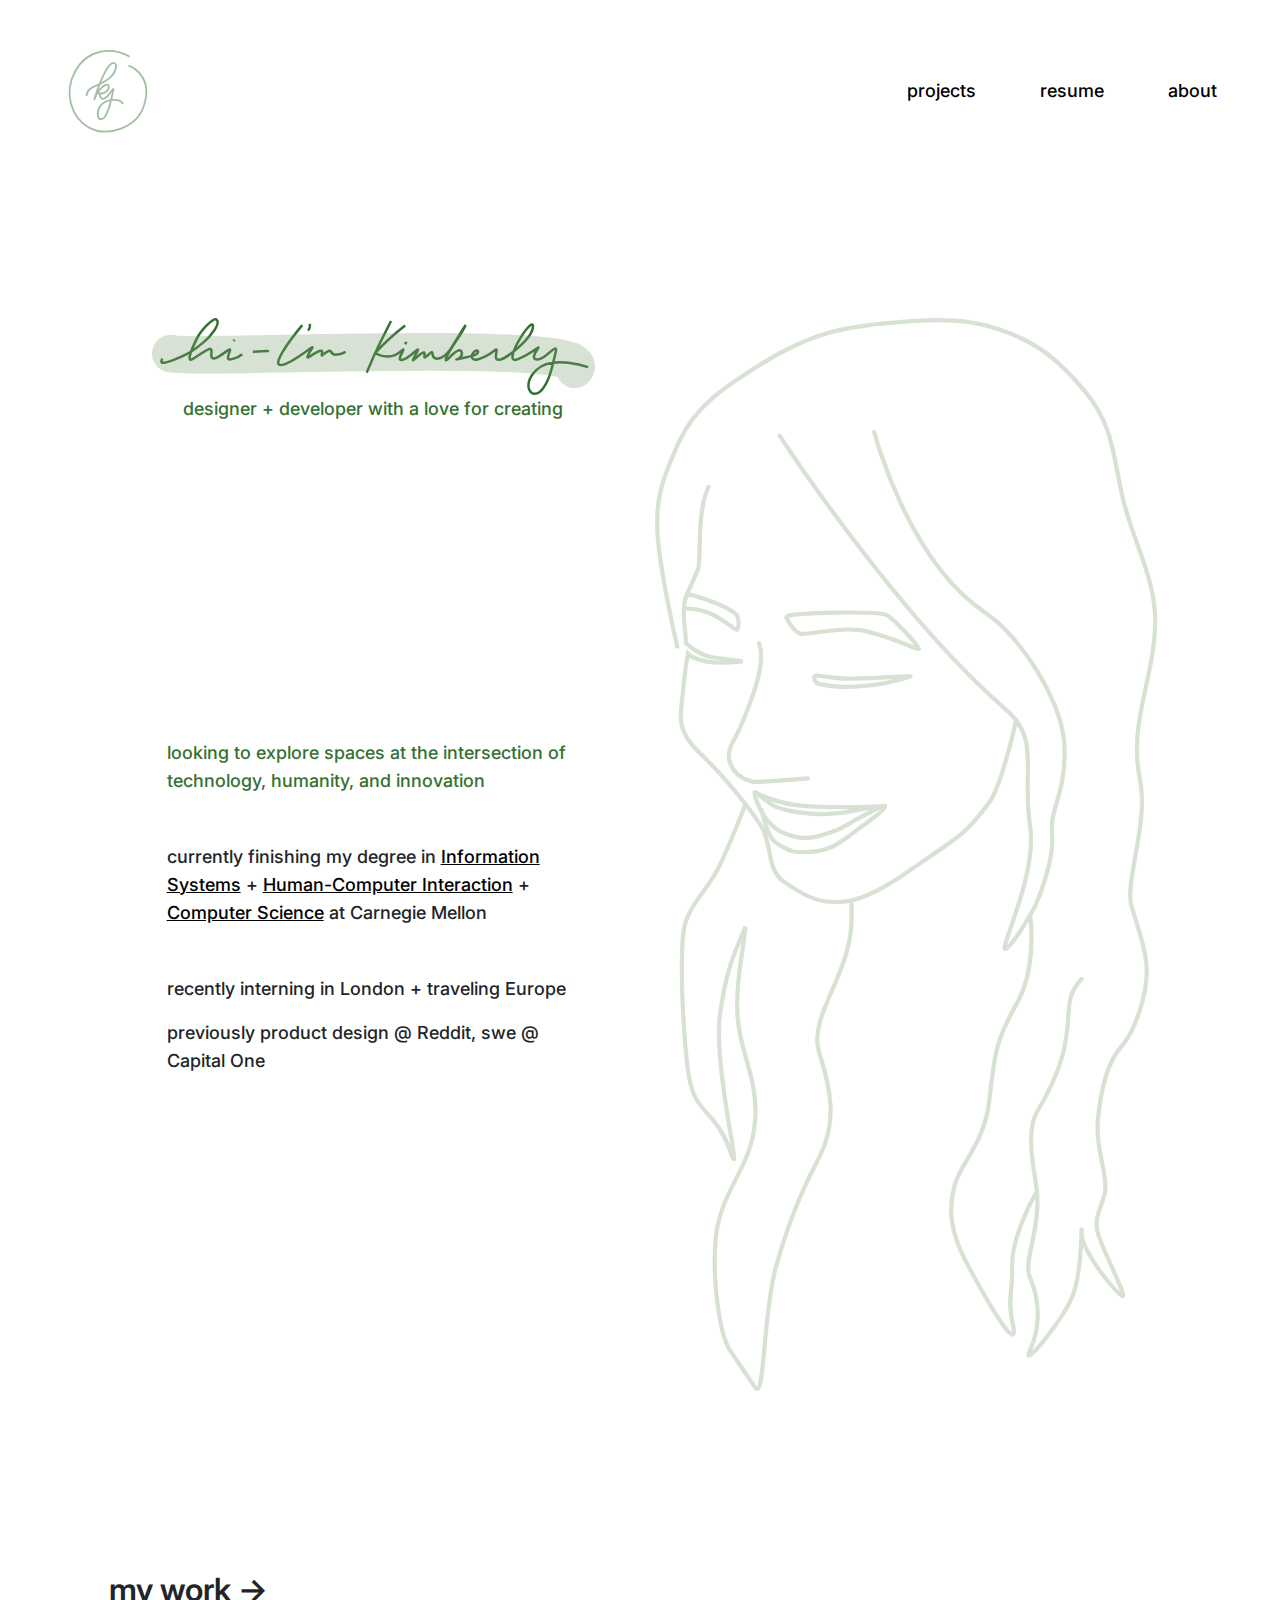
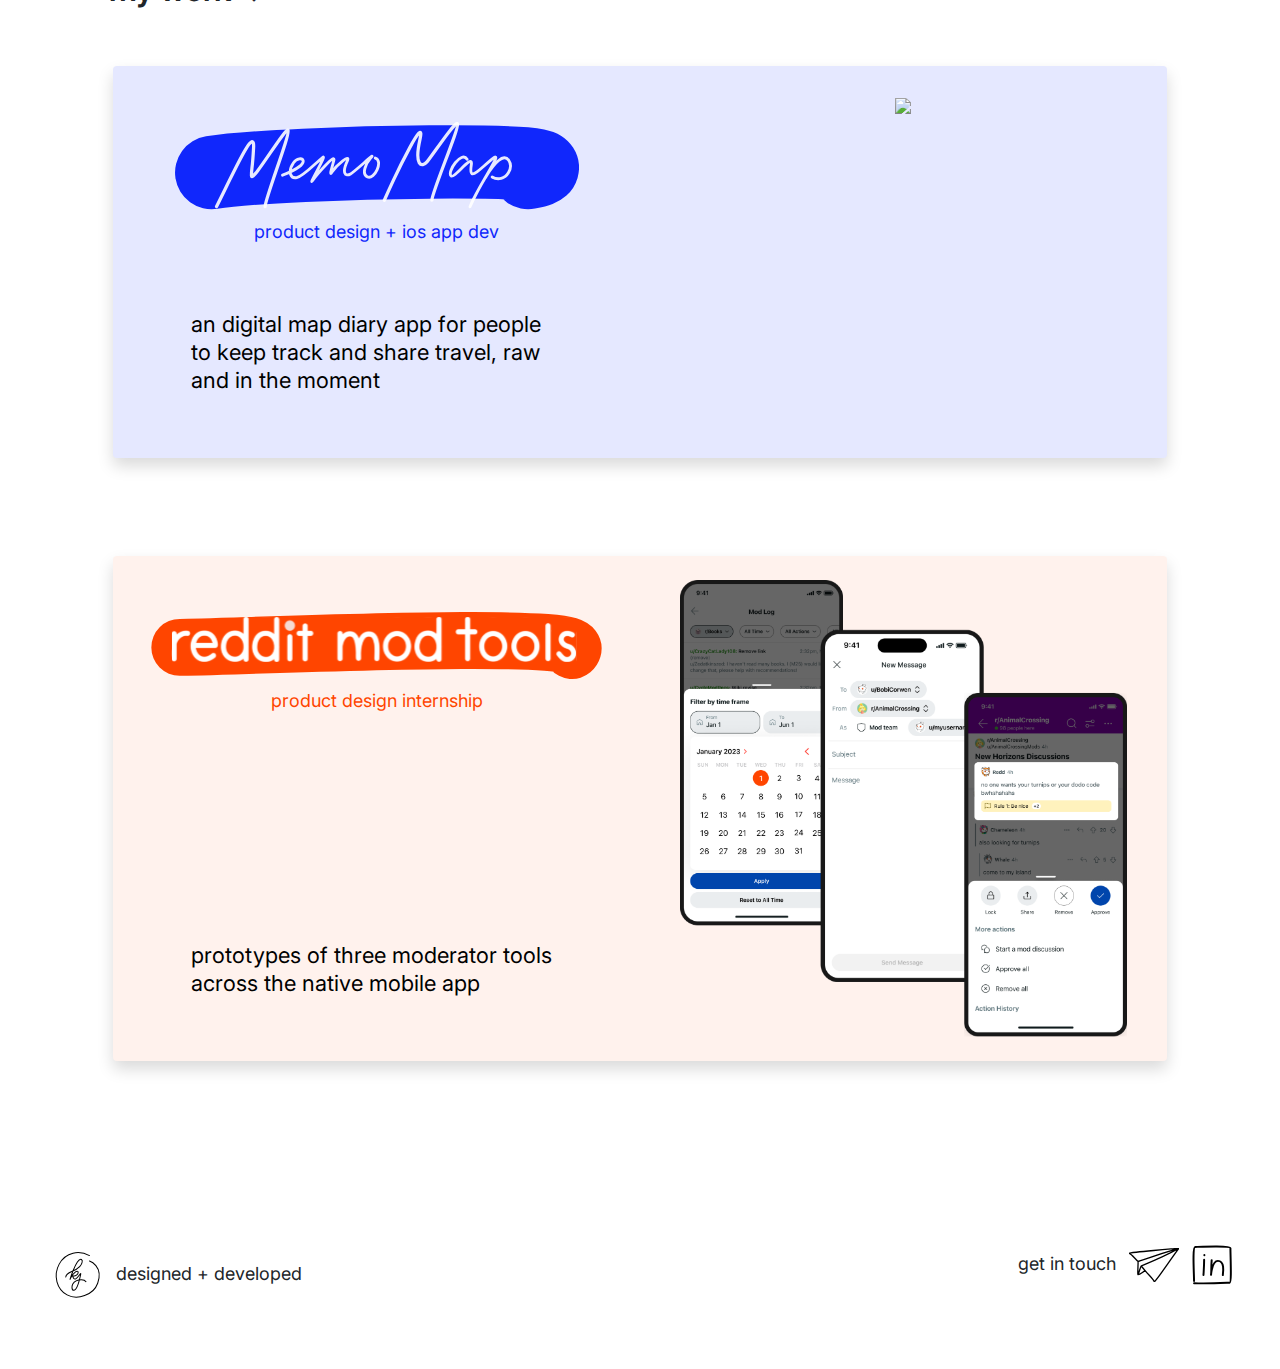
==== commit a9f0f302: "updates to reddit" ====
--- a/index.html
+++ b/index.html
@@ -129,10 +129,10 @@
           <div class="col-lg-6 d-flex flex-column justify-content-between">
             <div class="container mb-5 text-center mt-5">
               <img src="assets/img/memo-map/title.svg" width="90%" alt="MemoMap" class="p-2">
-              <p class="heading memo-map-txt pl-5 pr-5 text-center bold">product design + ios app dev</p>
+              <p class="heading memo-map-txt pl-5 pr-5 text-center">product design + ios app dev</p>
             </div>
             <div class="container">
-              <p class="heading-big pl-5 pr-5 pb-5 black bold">an digital map diary app for people to keep track and share travel, raw and in the moment</p>
+              <p class="heading-big pl-5 pr-5 pb-5 black">an digital map diary app for people to keep track and share travel, raw and in the moment</p>
             </div>
           </div>
           <div class="col-lg-6 pt-4 pb-4 text-center">
@@ -145,9 +145,6 @@
 
       <a href="reddit.html" class="no-link">
         <div class="row rounded m-1 shadow reddit-bg">
-          <div class="col-lg-6 pt-4 pb-4 text-center">
-            <img src="assets/img/reddit/cover.png" width="90%">
-          </div>
           <div class="col-lg-6 d-flex flex-column justify-content-between">
             <div class="container mb-5 text-center mt-5">
               <img src="assets/img/reddit/title.svg" width="100%" alt="Reddit Mod Tools" class="p-2">
@@ -156,6 +153,9 @@
             <div class="container">
               <p class="heading-big pl-5 pr-5 pb-5 black">prototypes of three moderator tools across the native mobile app</p>
             </div>
+          </div>
+          <div class="col-lg-6 pt-4 pb-4 text-center">
+            <img src="assets/img/reddit/cover.png" width="90%">
           </div>
         </div>
       </a>
